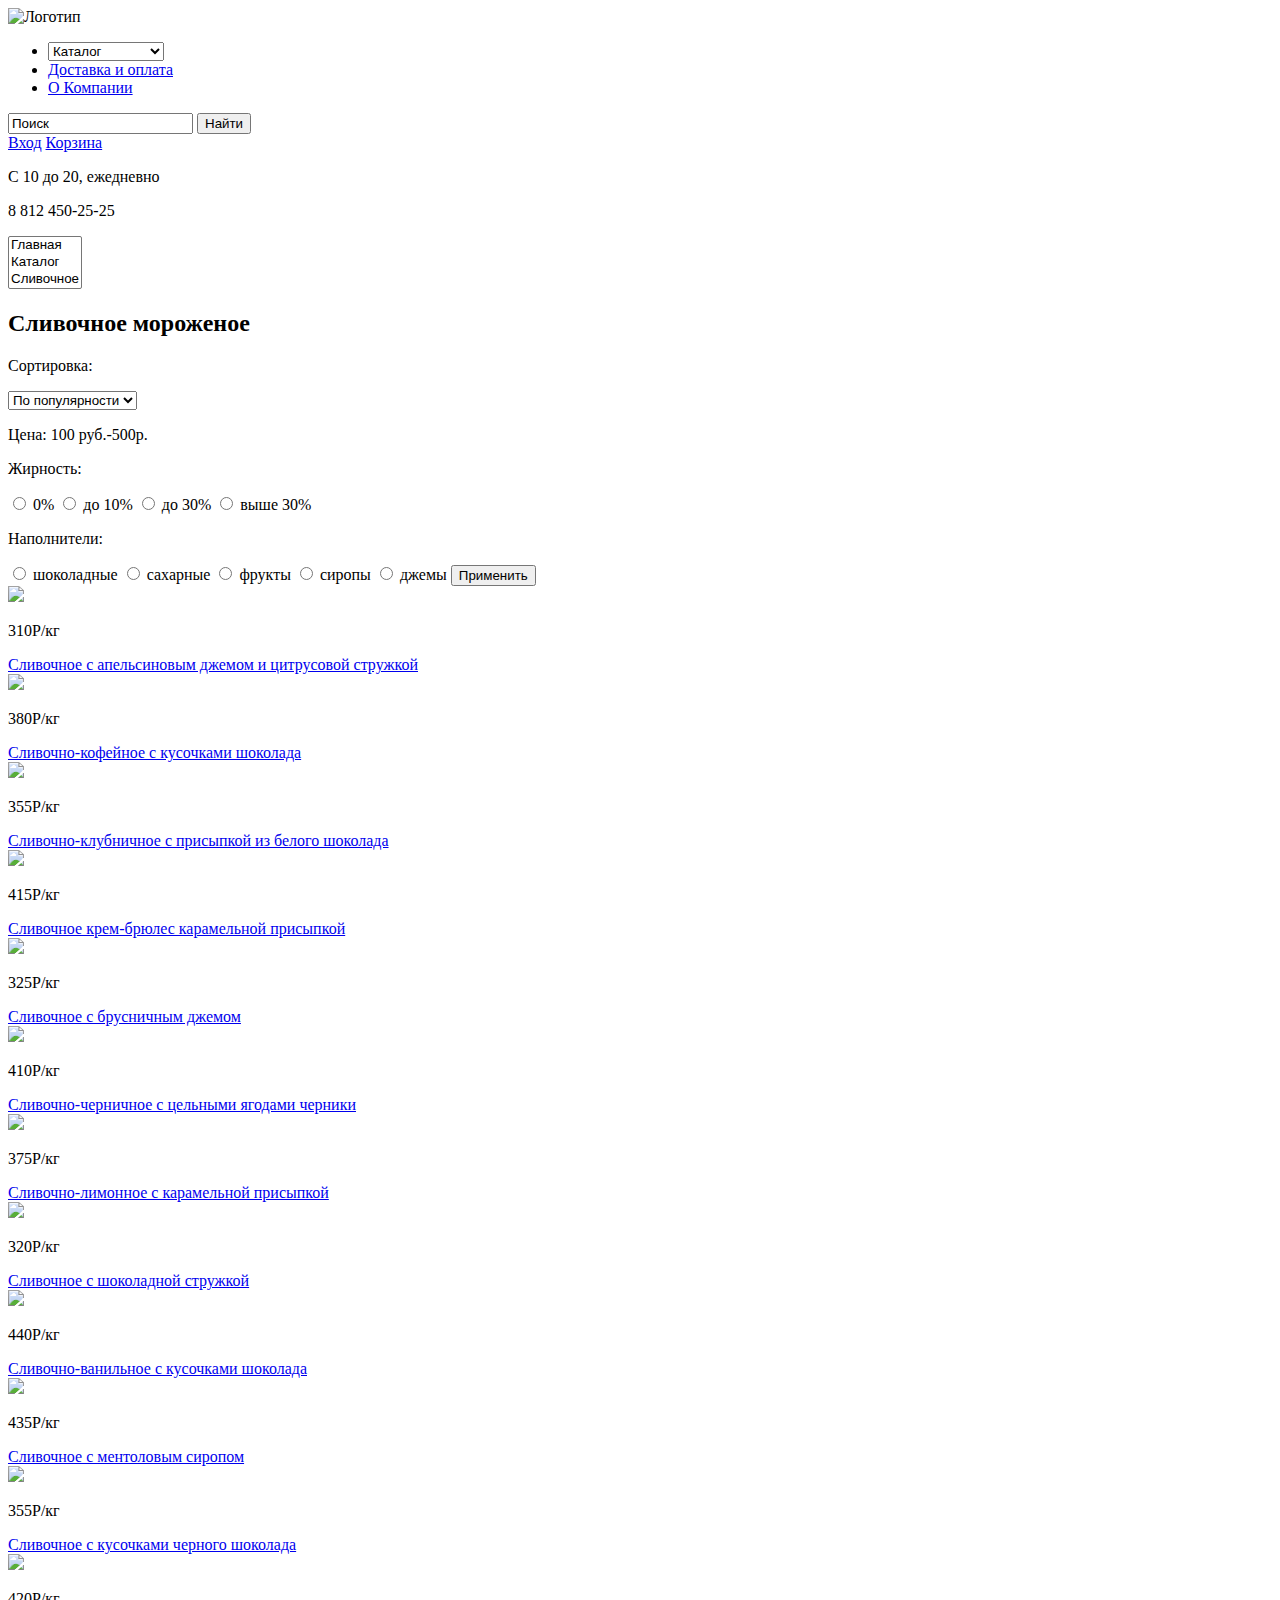
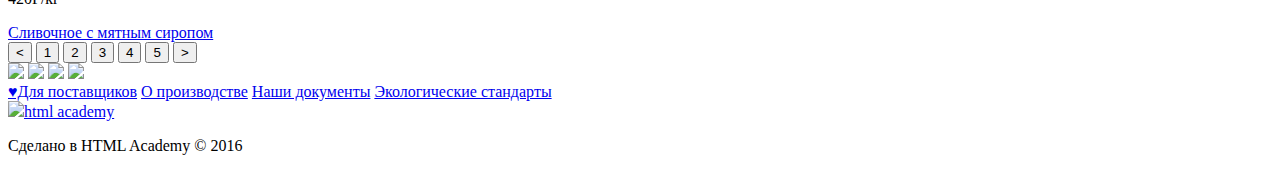
==== catalog.html @ 7087dc36 "index и catalog" ====
<!DOCTYPE html>
<html lang="ru">
  <head>
    <meta charset="utf-8">
    <title>HTML Academy: Глейси</title>
  </head>
  <body>
     <header class="main-header">
			  <div class="container">
				  <div class="index-logo">
						<img src="http://placehold.it/150x100" alt="Логотип">
					</div>
          <nav class="main-navigation">
						<ul>
							<li> <select name="catalog" class="catalog">
											<option>Каталог</option>
											<option a href="#">Новинки</option>
								      <option a href="#">Сливочное</option>
								      <option a href="#">Щербеты</option>
								      <option a href="#">Фруктовый лед</option>
								      <option a href="#">Мелорин</option>
								   </select></li>											
							<li> <a href="#">Доставка и оплата</a></li>
							<li> <a href="#">О Компании</a></li>							
						</ul>											
					</nav>
					<div>
						<div>
							<form>
              <input type="search" name="search" value=Поиск по сайту> 
              <input type="submit" value=Найти>
						  </form>
							<a href="#">Вход</a>
							<a class="basket"	href="#">Корзина</a>	
						</div>
						<div class="main-time-work">	
						  <p class="time-work">C 10 до 20, ежедневно</p>
						  <p class="tel-number">8 812 450-25-25</p>
						</div>
				  </div>
			 </div>
		</header>
			 <main class="container">
				 <div class="breadcrumbs">
				     <select name="breadcrumbs" multiple size="3">
							 <option a href="#">Главная</option>
							 <option a href="#">Каталог</option>
							 <option a href="#">Сливочное</option>
					   </select>
				 </div>
				 <div class="filter">
				     <h2>Сливочное мороженое</h2>
					   <form>
							 <div>
								 <p>Сортировка:</p>
							   <select name="sorting">
								  <option>По популярности</option><!-- открывал через ps нет никах скрытых хз или я не то делаю--> 
								 </select>
							 </div>
					   <div>
							 <p>Цена: 100 руб.-500р.</p>
							 	<!--тут radio через js работает вроде-->					 
						 </div>
							 <div class="fat">
							 <lable>
								 <p>Жирность:</p>
							   <input type="radio" name="procent" value="0%">
								 0%
								 <input type="radio" name="procent" value="10%">
								 до 10%
								 <input type="radio" name="procent" value="to30%">
								 до 30%
								 <input type="radio" name="procent" value="more30%">
								 выше 30%								
							 </lable>
							 </div>
							 <div class="fillers">
							 <lable>
								 <p>Наполнители:</p>
								 <input type="radio" name="choice" value="type-one">
								 шоколадные
								 <input type="radio" name="choice" value="type-two">
								 сахарные
								 <input type="radio" name="choice" value="type-three">
								 фрукты
								 <input type="radio" name="choice" value="type-four">
								 сиропы
								 <input type="radio" name="choice" value="type-five">
								 джемы
							 </lable>
								 <input type="submit" name="submit" value="Применить">	
							 </div>
						 </form>
				 </div>
			   <section class="product-wrapper">
					  <article class="product-item">				   
								 <img src="http://placehold.it/150x100">
								 <p>310Р/кг</p>
								 <a class="product-item-1" href="#">Сливочное с апельсиновым джемом и цитрусовой стружкой</a>	 							  
						</article>
						<article class="product-item">				   
								 <img src="http://placehold.it/150x100">
								 <p>380Р/кг</p>
								 <a class="product-item-2" href="#">Сливочно-кофейное с кусочками шоколада</a>	 							  
						</article>
						<article class="product-item">				   
								 <img src="http://placehold.it/150x100">
								 <p>355Р/кг</p>
								 <a class="product-item-3" href="#">Сливочно-клубничное с присыпкой из белого шоколада</a>	 							  
						</article>
					  <article class="product-item">				   
								 <img src="http://placehold.it/150x100">
								 <p>415Р/кг</p>
								 <a class="product-item-4" href="#">Сливочное крем-брюлес карамельной присыпкой</a>	 							  
						</article>
						<article class="product-item">				   
								 <img src="http://placehold.it/150x100">
								 <p>325Р/кг</p>
								 <a class="product-item-5" href="#">Сливочное с брусничным джемом</a>	 							  
						</article>
						<article class="product-item">				   
								 <img src="http://placehold.it/150x100">
								 <p>410Р/кг</p>
								 <a class="product-item-6" href="#">Сливочно-черничное с цельными ягодами черники</a>	 							  
						</article>
						<article class="product-item">				   
								 <img src="http://placehold.it/150x100">
								 <p>375Р/кг</p>
								 <a class="product-item-7" href="#">Сливочно-лимонное с карамельной присыпкой</a>	 							  
						</article>
					  <article class="product-item">				   
								 <img src="http://placehold.it/150x100">
								 <p>320Р/кг</p>
								 <a class="product-item-8" href="#">Сливочное с шоколадной стружкой</a>	 							  
						</article>
						<article class="product-item">				   
								 <img src="http://placehold.it/150x100">
								 <p>440Р/кг</p>
								 <a class="product-item-9" href="#">Сливочно-ванильное с кусочками шоколада</a>	 							  
						</article>
						<article class="product-item">				   
								 <img src="http://placehold.it/150x100">
								 <p>435Р/кг</p>
								 <a class="product-item-10" href="#">Сливочное с ментоловым сиропом</a>	 							  
						</article>
						<article class="product-item">				   
								 <img src="http://placehold.it/150x100">
								 <p>355Р/кг</p>
								 <a class="product-item-11" href="#">Сливочное с кусочками черного шоколада</a>	 							  
						</article>
					  <article class="product-item">				   
								 <img src="http://placehold.it/150x100">
								 <p>420Р/кг</p>
								 <a class="product-item-12" href="#">Сливочное с мятным сиропом</a>	 							  
						</article>
				  </section>
					 <div class="flipping">
					       <button a href="#" class="prew"><</button>
								 <button a href="#" class="btn">1</button>
								 <button a href="#" class="btn">2</button>
								 <button a href="#" class="btn">3</button>
								 <button a href="#" class="btn">4</button>
								 <button a href="#" class="btn">5</button>
								 <button a href="#" class="next">></button>	 					 
					 </div>
		 <footer class="main-footer">
				<div class="container">
				    <section class="footer-social">
						   <a class="social-btn-twit" href="#"><img src="#"></a>
            	 <a class="social-btn-inst" href="#"><img src="#"></a>
            	 <a class="social-btn-fb" href="#"><img src="#"></a>
							 <a class="social-btn-vk" href="#"><img src="#"></a>	
						</section>
						<section class="footer-about">
							 <a href="#">&hearts;Для поставщиков</a>
							 <a href="#">О производстве</a>
							 <a href="#">Наши документы</a>
							 <a href="#">Экологические стандарты</a>													 
						</section>
						<section class="footer-copyright">
						   <a href="https://htmlacademy.ru"><img src="#">html academy</a><br>
							 <p class="footer-copyright-1">Сделано в HTML Academy &copy; 2016 </p>							
						</section>					
				</div>		
		 </footer>
 </body>
</html>
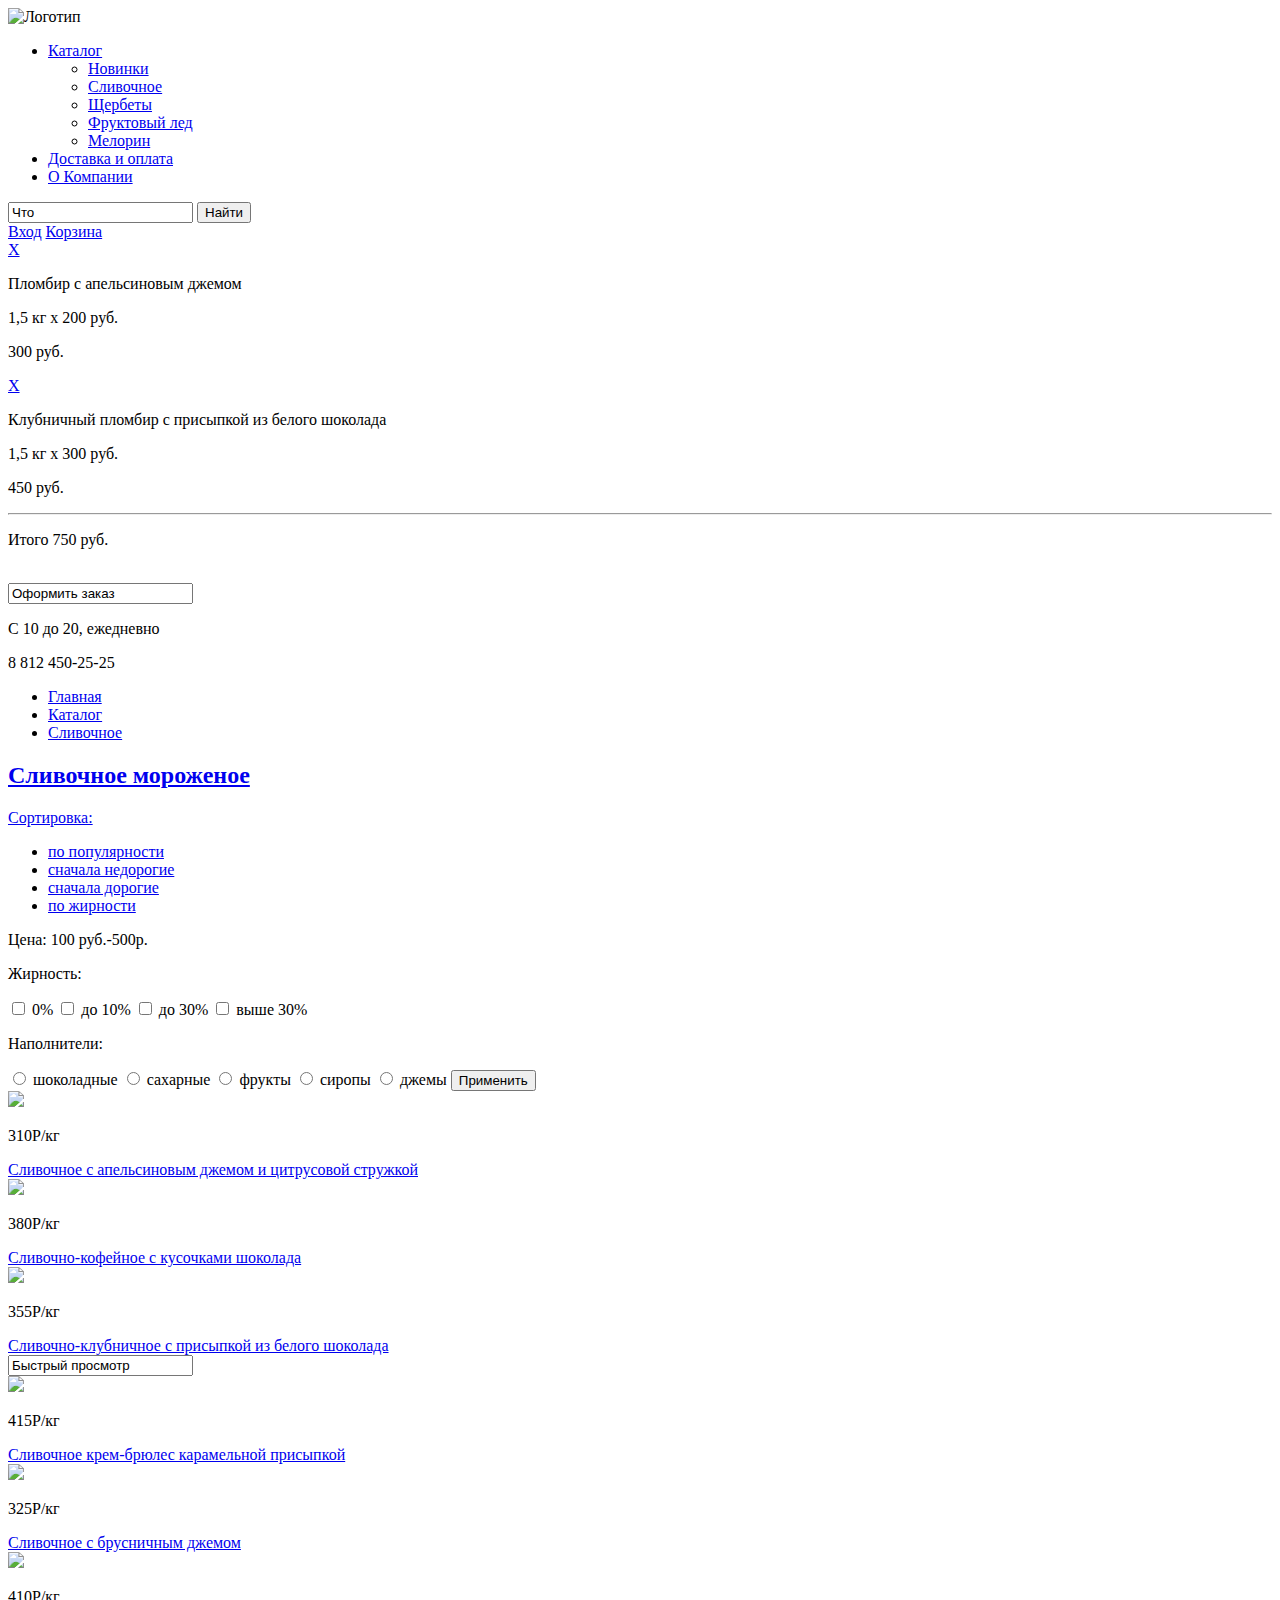
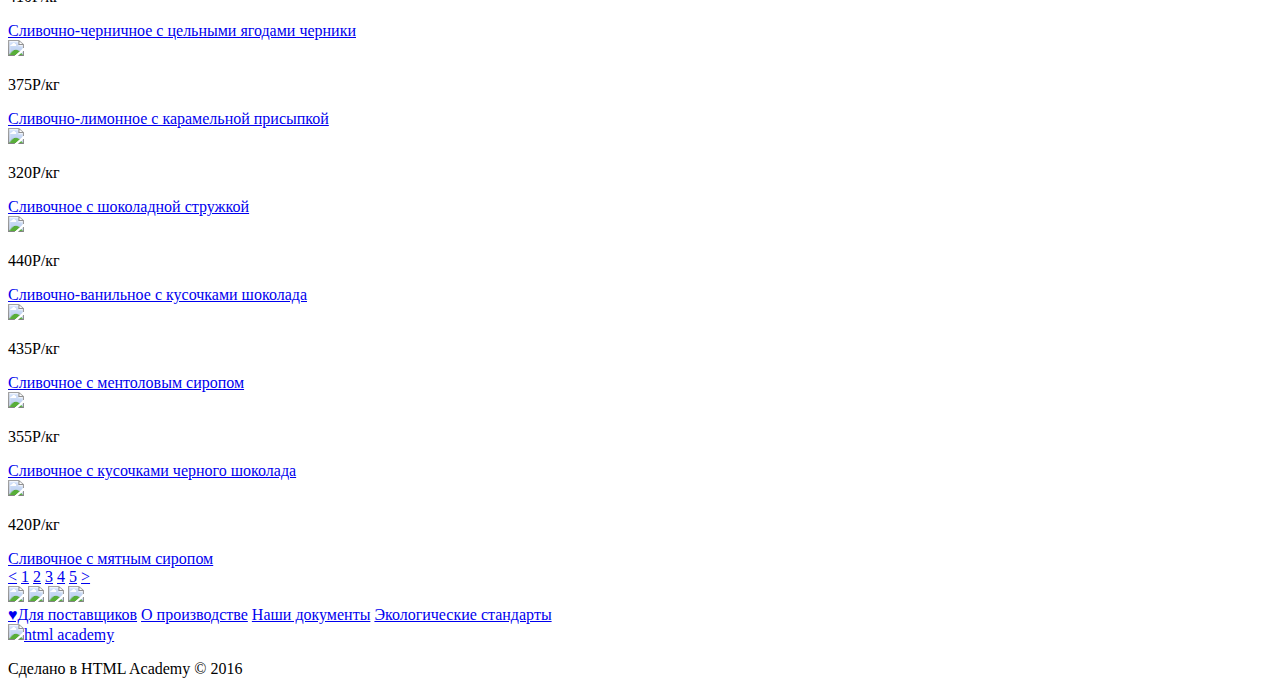
==== commit 69906f3e: "исправил" ====
--- a/catalog.html
+++ b/catalog.html
@@ -12,14 +12,14 @@
 					</div>
           <nav class="main-navigation">
 						<ul>
-							<li> <select name="catalog" class="catalog">
-											<option>Каталог</option>
-											<option a href="#">Новинки</option>
-								      <option a href="#">Сливочное</option>
-								      <option a href="#">Щербеты</option>
-								      <option a href="#">Фруктовый лед</option>
-								      <option a href="#">Мелорин</option>
-								   </select></li>											
+							<li><a href="#">Каталог</a></li>
+								 <ul>
+									 <li><a href="#">Новинки</a></li>
+									 <li><a href="#">Сливочное</a></li>
+									 <li><a href="#">Щербеты</a></li>
+									 <li><a href="#">Фруктовый лед</a></li>
+									 <li><a href="#">Мелорин</a></li>
+								 </ul>
 							<li> <a href="#">Доставка и оплата</a></li>
 							<li> <a href="#">О Компании</a></li>							
 						</ul>											
@@ -27,11 +27,34 @@
 					<div>
 						<div>
 							<form>
-              <input type="search" name="search" value=Поиск по сайту> 
+              <input type="search" name="search" value=Что ищем?> 
               <input type="submit" value=Найти>
 						  </form>
 							<a href="#">Вход</a>
-							<a class="basket"	href="#">Корзина</a>	
+							<a class="basket"	href="#">Корзина</a>
+							<section class="product-basket">
+								<div>
+								<a href="#">X</a><!-- не пойму как эти крестики ставить и к чему их относить-->
+								<img href="http://placehold.it/150x100">
+									<p>Пломбир с апельсиновым джемом</p>
+									<p>1,5 кг х 200 руб.</p>
+									<p>300 руб.</p>
+								</div>
+								<div>
+								<a href="#">X</a>
+									<img href="http://placehold.it/150x100">
+									<p>Клубничный пломбир с присыпкой из белого шоколада</p>
+									<p>1,5 кг х 300 руб.</p>
+									<p>450 руб.</p>
+								</div>
+								<hr>
+								<p>Итого 750 руб.</p><br>
+								<form>
+								  <lable>
+									  <input type="text" value="Оформить заказ"
+									</lable>
+								</form>	<!-- про товар в корзине вообще для меня загадкой стало как и чего, это же js? он же должен считать сумму там? в общем не понял-->		
+							</section>
 						</div>
 						<div class="main-time-work">	
 						  <p class="time-work">C 10 до 20, ежедневно</p>
@@ -42,53 +65,71 @@
 		</header>
 			 <main class="container">
 				 <div class="breadcrumbs">
-				     <select name="breadcrumbs" multiple size="3">
-							 <option a href="#">Главная</option>
-							 <option a href="#">Каталог</option>
-							 <option a href="#">Сливочное</option>
-					   </select>
+				     <ul class="breadcrumbs">
+							 <li><a href="#">Главная</li>
+							 <li><a href="#">Каталог</li>
+							 <li><a href="#">Сливочное</li>
+					   </ul>
 				 </div>
 				 <div class="filter">
 				     <h2>Сливочное мороженое</h2>
-					   <form>
 							 <div>
 								 <p>Сортировка:</p>
-							   <select name="sorting">
-								  <option>По популярности</option><!-- открывал через ps нет никах скрытых хз или я не то делаю--> 
-								 </select>
+							   <ul class="sorting">
+									 <li><a href="#">по популярности</a></li>
+									 <li><a href="#">сначала недорогие</a></li>
+									 <li><a href="#">сначала дорогие</a></li>
+									 <li><a href="#">по жирности</a></li>
+								 </ul>
 							 </div>
 					   <div>
 							 <p>Цена: 100 руб.-500р.</p>
 							 	<!--тут radio через js работает вроде-->					 
 						 </div>
 							 <div class="fat">
-							 <lable>
 								 <p>Жирность:</p>
-							   <input type="radio" name="procent" value="0%">
-								 0%
-								 <input type="radio" name="procent" value="10%">
-								 до 10%
-								 <input type="radio" name="procent" value="to30%">
-								 до 30%
-								 <input type="radio" name="procent" value="more30%">
-								 выше 30%								
-							 </lable>
+								  <label>
+							        <input type="checkbox" name="procent" value="0%">
+								      0%
+								  </label>
+								  <label>
+								      <input type="checkbox" name="procent" value="10%">
+								      до 10%
+									</label>
+								  <label>
+								      <input type="checkbox" name="procent" value="to30%">
+								      до 30%
+									</label>
+								  <label>
+								      <input type="checkbox" name="procent" value="more30%">
+								      выше 30%
+								  </label>					
 							 </div>
 							 <div class="fillers">
-							 <lable>
 								 <p>Наполнители:</p>
+							 <lable>
 								 <input type="radio" name="choice" value="type-one">
 								 шоколадные
+							 </lable>
+							 <lable>
 								 <input type="radio" name="choice" value="type-two">
 								 сахарные
+							 </lable>
+							 <lable>
 								 <input type="radio" name="choice" value="type-three">
 								 фрукты
+							 </lable>
+							 <lable>
 								 <input type="radio" name="choice" value="type-four">
 								 сиропы
+							 </lable>
+							 <lable>
 								 <input type="radio" name="choice" value="type-five">
-								 джемы
-							 </lable>
+								 джемы						
+							 </lable>
+								<lable>				 
 								 <input type="submit" name="submit" value="Применить">	
+								</lable>
 							 </div>
 						 </form>
 				 </div>
@@ -96,72 +137,77 @@
 					  <article class="product-item">				   
 								 <img src="http://placehold.it/150x100">
 								 <p>310Р/кг</p>
-								 <a class="product-item-1" href="#">Сливочное с апельсиновым джемом и цитрусовой стружкой</a>	 							  
+								 <a class="product-item" href="#">Сливочное с апельсиновым джемом и цитрусовой стружкой</a>	 							  
 						</article>
 						<article class="product-item">				   
 								 <img src="http://placehold.it/150x100">
 								 <p>380Р/кг</p>
-								 <a class="product-item-2" href="#">Сливочно-кофейное с кусочками шоколада</a>	 							  
-						</article>
-						<article class="product-item">				   
+							   <a class="product-item" href="#">Сливочно-кофейное с кусочками шоколада</a>	 							  
+						</article>
+						<div class="product-item">				   
 								 <img src="http://placehold.it/150x100">
 								 <p>355Р/кг</p>
-								 <a class="product-item-3" href="#">Сливочно-клубничное с присыпкой из белого шоколада</a>	 							  
-						</article>
+								 <a class="product-item" href="#">Сливочно-клубничное с присыпкой из белого шоколада</a>
+							<form class="quick-view">
+					       <lable>
+						        <input  type="text" value="Быстрый просмотр"><!-- этот ховер тоже не знал куда пихнуть, ну я так понял он у каждого артикля будет?-->
+						     </lable>
+					    </form>
+						</div>
 					  <article class="product-item">				   
 								 <img src="http://placehold.it/150x100">
 								 <p>415Р/кг</p>
-								 <a class="product-item-4" href="#">Сливочное крем-брюлес карамельной присыпкой</a>	 							  
+								 <a class="product-item" href="#">Сливочное крем-брюлес карамельной присыпкой</a>	 							  
 						</article>
 						<article class="product-item">				   
 								 <img src="http://placehold.it/150x100">
 								 <p>325Р/кг</p>
-								 <a class="product-item-5" href="#">Сливочное с брусничным джемом</a>	 							  
+								 <a class="product-item" href="#">Сливочное с брусничным джемом</a>	 							  
 						</article>
 						<article class="product-item">				   
 								 <img src="http://placehold.it/150x100">
 								 <p>410Р/кг</p>
-								 <a class="product-item-6" href="#">Сливочно-черничное с цельными ягодами черники</a>	 							  
+								 <a class="product-item" href="#">Сливочно-черничное с цельными ягодами черники</a>	 							  
 						</article>
 						<article class="product-item">				   
 								 <img src="http://placehold.it/150x100">
 								 <p>375Р/кг</p>
-								 <a class="product-item-7" href="#">Сливочно-лимонное с карамельной присыпкой</a>	 							  
+								 <a class="product-item" href="#">Сливочно-лимонное с карамельной присыпкой</a>	 							  
 						</article>
 					  <article class="product-item">				   
 								 <img src="http://placehold.it/150x100">
 								 <p>320Р/кг</p>
-								 <a class="product-item-8" href="#">Сливочное с шоколадной стружкой</a>	 							  
+								 <a class="product-item" href="#">Сливочное с шоколадной стружкой</a>	 							  
 						</article>
 						<article class="product-item">				   
 								 <img src="http://placehold.it/150x100">
 								 <p>440Р/кг</p>
-								 <a class="product-item-9" href="#">Сливочно-ванильное с кусочками шоколада</a>	 							  
+								 <a class="product-item" href="#">Сливочно-ванильное с кусочками шоколада</a>	 							  
 						</article>
 						<article class="product-item">				   
 								 <img src="http://placehold.it/150x100">
 								 <p>435Р/кг</p>
-								 <a class="product-item-10" href="#">Сливочное с ментоловым сиропом</a>	 							  
+								 <a class="product-item" href="#">Сливочное с ментоловым сиропом</a>	 							  
 						</article>
 						<article class="product-item">				   
 								 <img src="http://placehold.it/150x100">
 								 <p>355Р/кг</p>
-								 <a class="product-item-11" href="#">Сливочное с кусочками черного шоколада</a>	 							  
+								 <a class="product-item" href="#">Сливочное с кусочками черного шоколада</a>	 							  
 						</article>
 					  <article class="product-item">				   
 								 <img src="http://placehold.it/150x100">
 								 <p>420Р/кг</p>
-								 <a class="product-item-12" href="#">Сливочное с мятным сиропом</a>	 							  
+								 <a class="product-item" href="#">Сливочное с мятным сиропом</a>	 							  
 						</article>
 				  </section>
 					 <div class="flipping">
-					       <button a href="#" class="prew"><</button>
-								 <button a href="#" class="btn">1</button>
-								 <button a href="#" class="btn">2</button>
-								 <button a href="#" class="btn">3</button>
-								 <button a href="#" class="btn">4</button>
-								 <button a href="#" class="btn">5</button>
-								 <button a href="#" class="next">></button>	 					 
+						   <a href="#" class="prew"><</a>
+							 <a href="#" class="btn">1</a>
+							 <a href="#" class="btn">2</a>
+							 <a href="#" class="btn">3</a>
+							 <a href="#" class="btn">4</a>
+							 <a href="#" class="btn">5</a>
+							 <a href="#" class="next">></a> 					 
 					 </div>
 		 <footer class="main-footer">
 				<div class="container">
@@ -184,17 +230,4 @@
 				</div>		
 		 </footer>
  </body>
-</html>
-					 
-					     
-							 
-					 
-					   
-				 
-		
-		
-		
-		
-		
-	
-			 +</html> 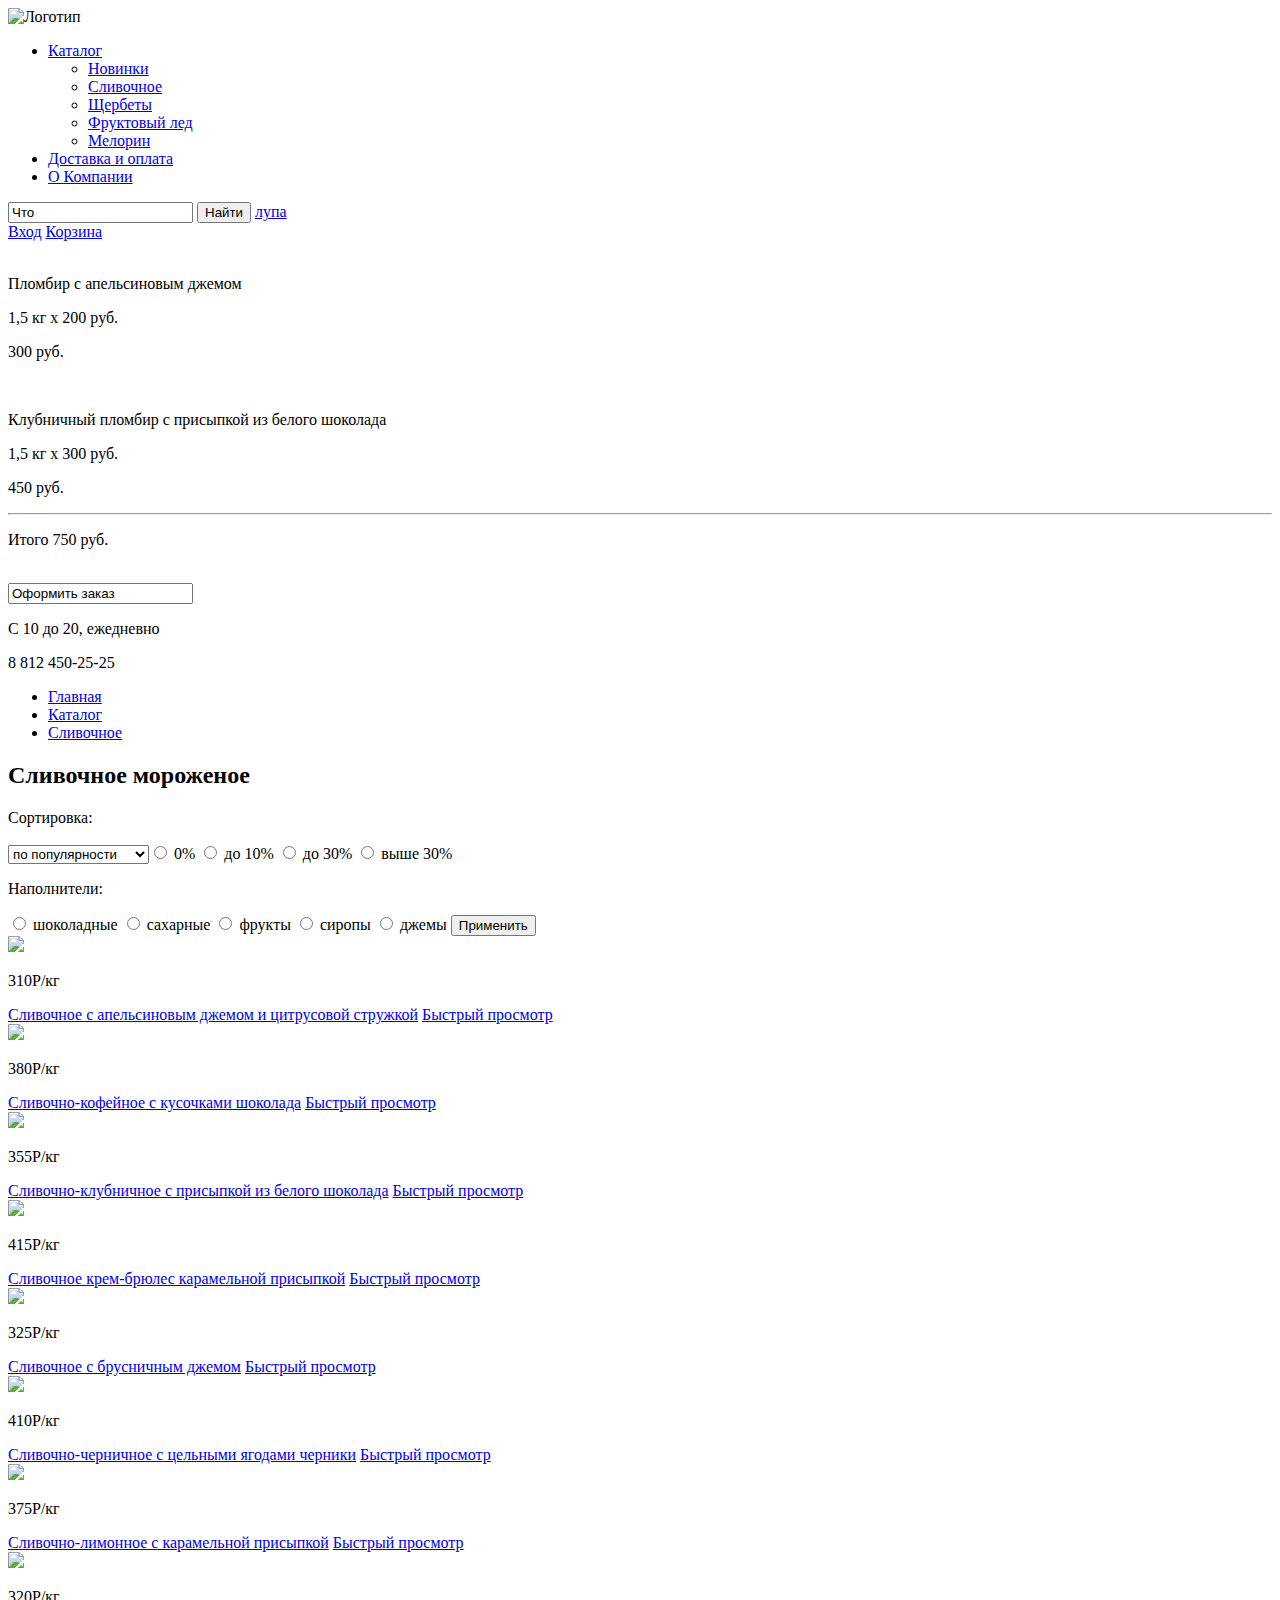
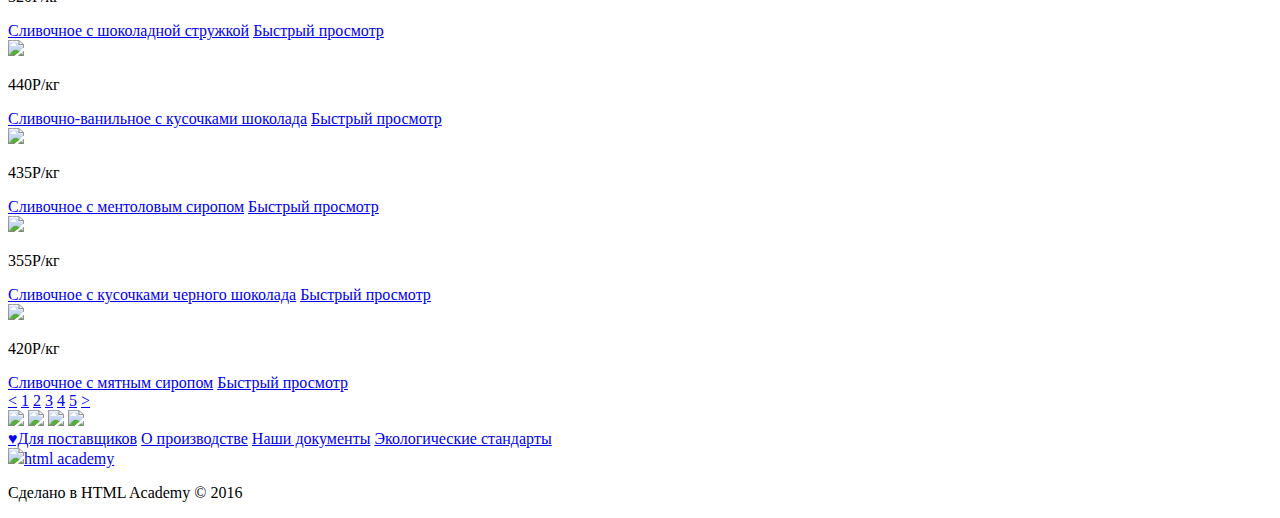
==== commit 86480f7f: "еще одно исправление -_-" ====
--- a/catalog.html
+++ b/catalog.html
@@ -12,7 +12,7 @@
 					</div>
           <nav class="main-navigation">
 						<ul>
-							<li><a href="#">Каталог</a></li>
+							<li><a href="#">Каталог</a>
 								 <ul>
 									 <li><a href="#">Новинки</a></li>
 									 <li><a href="#">Сливочное</a></li>
@@ -20,6 +20,7 @@
 									 <li><a href="#">Фруктовый лед</a></li>
 									 <li><a href="#">Мелорин</a></li>
 								 </ul>
+							</li>
 							<li> <a href="#">Доставка и оплата</a></li>
 							<li> <a href="#">О Компании</a></li>							
 						</ul>											
@@ -29,19 +30,18 @@
 							<form>
               <input type="search" name="search" value=Что ищем?> 
               <input type="submit" value=Найти>
+								<a href="#">лупа</a>
 						  </form>
 							<a href="#">Вход</a>
 							<a class="basket"	href="#">Корзина</a>
 							<section class="product-basket">
 								<div>
-								<a href="#">X</a><!-- не пойму как эти крестики ставить и к чему их относить-->
-								<img href="http://placehold.it/150x100">
+									<img href="http://placehold.it/150x100">
 									<p>Пломбир с апельсиновым джемом</p>
 									<p>1,5 кг х 200 руб.</p>
 									<p>300 руб.</p>
 								</div>
 								<div>
-								<a href="#">X</a>
 									<img href="http://placehold.it/150x100">
 									<p>Клубничный пломбир с присыпкой из белого шоколада</p>
 									<p>1,5 кг х 300 руб.</p>
@@ -66,20 +66,20 @@
 			 <main class="container">
 				 <div class="breadcrumbs">
 				     <ul class="breadcrumbs">
-							 <li><a href="#">Главная</li>
-							 <li><a href="#">Каталог</li>
-							 <li><a href="#">Сливочное</li>
+							 <li><a href="#">Главная</a></li>
+							 <li><a href="#">Каталог</a></li>
+							 <li><a href="#">Сливочное</a></li>
 					   </ul>
 				 </div>
 				 <div class="filter">
 				     <h2>Сливочное мороженое</h2>
 							 <div>
 								 <p>Сортировка:</p>
-							   <ul class="sorting">
-									 <li><a href="#">по популярности</a></li>
-									 <li><a href="#">сначала недорогие</a></li>
-									 <li><a href="#">сначала дорогие</a></li>
-									 <li><a href="#">по жирности</a></li>
+							   <select name"sorting">
+									 <option>по популярности</option>
+									 <option>сначала недорогие</option>
+									 <option>сначала дорогие</option>
+									 <option>по жирности</option>
 								 </ul>
 							 </div>
 					   <div>
@@ -88,22 +88,15 @@
 						 </div>
 							 <div class="fat">
 								 <p>Жирность:</p>
-								  <label>
-							        <input type="checkbox" name="procent" value="0%">
-								      0%
-								  </label>
-								  <label>
-								      <input type="checkbox" name="procent" value="10%">
-								      до 10%
-									</label>
-								  <label>
-								      <input type="checkbox" name="procent" value="to30%">
-								      до 30%
-									</label>
-								  <label>
-								      <input type="checkbox" name="procent" value="more30%">
-								      выше 30%
-								  </label>					
+								  <input type="radio" name="procent" value="0%">
+								 0%
+								 <input type="radio" name="procent" value="10%">
+								 до 10%
+								 <input type="radio" name="procent" value="to30%">
+								 до 30%
+								 <input type="radio" name="procent" value="more30%">
+								 выше 30%								
+							 </lable>			
 							 </div>
 							 <div class="fillers">
 								 <p>Наполнители:</p>
@@ -115,21 +108,19 @@
 								 <input type="radio" name="choice" value="type-two">
 								 сахарные
 							 </lable>
-							 <lable>
+						   <lable>
 								 <input type="radio" name="choice" value="type-three">
 								 фрукты
 							 </lable>
-							 <lable>
+						   <lable>
 								 <input type="radio" name="choice" value="type-four">
 								 сиропы
 							 </lable>
 							 <lable>
 								 <input type="radio" name="choice" value="type-five">
 								 джемы						
-							 </lable>
-								<lable>				 
-								 <input type="submit" name="submit" value="Применить">	
-								</lable>
+							 </lable> 
+								 <input type="submit" name="submit" value="Применить">
 							 </div>
 						 </form>
 				 </div>
@@ -137,67 +128,74 @@
 					  <article class="product-item">				   
 								 <img src="http://placehold.it/150x100">
 								 <p>310Р/кг</p>
-								 <a class="product-item" href="#">Сливочное с апельсиновым джемом и цитрусовой стружкой</a>	 							  
+								 <a class="product-item" href="#">Сливочное с апельсиновым джемом и цитрусовой стружкой</a>	 
+							<a href="#">Быстрый просмотр</a>
 						</article>
 						<article class="product-item">				   
 								 <img src="http://placehold.it/150x100">
 								 <p>380Р/кг</p>
-							   <a class="product-item" href="#">Сливочно-кофейное с кусочками шоколада</a>	 							  
+							   <a class="product-item" href="#">Сливочно-кофейное с кусочками шоколада</a>
+							<a href="#">Быстрый просмотр</a>
 						</article>
 						<div class="product-item">				   
 								 <img src="http://placehold.it/150x100">
 								 <p>355Р/кг</p>
 								 <a class="product-item" href="#">Сливочно-клубничное с присыпкой из белого шоколада</a>
-							<form class="quick-view">
-					       <lable>
-						        <input  type="text" value="Быстрый просмотр"><!-- этот ховер тоже не знал куда пихнуть, ну я так понял он у каждого артикля будет?-->
-						     </lable>
-					    </form>
+						  <a href="#">Быстрый просмотр</a>
 						</div>
 					  <article class="product-item">				   
 								 <img src="http://placehold.it/150x100">
 								 <p>415Р/кг</p>
-								 <a class="product-item" href="#">Сливочное крем-брюлес карамельной присыпкой</a>	 							  
+								 <a class="product-item" href="#">Сливочное крем-брюлес карамельной присыпкой</a>	
+							<a href="#">Быстрый просмотр</a>
 						</article>
 						<article class="product-item">				   
 								 <img src="http://placehold.it/150x100">
 								 <p>325Р/кг</p>
-								 <a class="product-item" href="#">Сливочное с брусничным джемом</a>	 							  
+								 <a class="product-item" href="#">Сливочное с брусничным джемом</a>	 
+							<a href="#">Быстрый просмотр</a>
 						</article>
 						<article class="product-item">				   
 								 <img src="http://placehold.it/150x100">
 								 <p>410Р/кг</p>
-								 <a class="product-item" href="#">Сливочно-черничное с цельными ягодами черники</a>	 							  
+								 <a class="product-item" href="#">Сливочно-черничное с цельными ягодами черники</a>	
+							<a href="#">Быстрый просмотр</a>
 						</article>
 						<article class="product-item">				   
 								 <img src="http://placehold.it/150x100">
 								 <p>375Р/кг</p>
-								 <a class="product-item" href="#">Сливочно-лимонное с карамельной присыпкой</a>	 							  
+								 <a class="product-item" href="#">Сливочно-лимонное с карамельной присыпкой</a>	 
+							<a href="#">Быстрый просмотр</a>
 						</article>
 					  <article class="product-item">				   
 								 <img src="http://placehold.it/150x100">
 								 <p>320Р/кг</p>
-								 <a class="product-item" href="#">Сливочное с шоколадной стружкой</a>	 							  
+								 <a class="product-item" href="#">Сливочное с шоколадной стружкой</a>	 	
+							<a href="#">Быстрый просмотр</a>
 						</article>
 						<article class="product-item">				   
 								 <img src="http://placehold.it/150x100">
 								 <p>440Р/кг</p>
-								 <a class="product-item" href="#">Сливочно-ванильное с кусочками шоколада</a>	 							  
+								 <a class="product-item" href="#">Сливочно-ванильное с кусочками шоколада</a>	 
+							<a href="#">Быстрый просмотр</a>
 						</article>
 						<article class="product-item">				   
 								 <img src="http://placehold.it/150x100">
 								 <p>435Р/кг</p>
-								 <a class="product-item" href="#">Сливочное с ментоловым сиропом</a>	 							  
+								 <a class="product-item" href="#">Сливочное с ментоловым сиропом</a>	
+							<a href="#">Быстрый просмотр</a>
 						</article>
 						<article class="product-item">				   
 								 <img src="http://placehold.it/150x100">
 								 <p>355Р/кг</p>
-								 <a class="product-item" href="#">Сливочное с кусочками черного шоколада</a>	 							  
+								 <a class="product-item" href="#">Сливочное с кусочками черного шоколада</a>	 
+							<a href="#">Быстрый просмотр</a>
 						</article>
 					  <article class="product-item">				   
 								 <img src="http://placehold.it/150x100">
 								 <p>420Р/кг</p>
-								 <a class="product-item" href="#">Сливочное с мятным сиропом</a>	 							  
+								 <a class="product-item" href="#">Сливочное с мятным сиропом</a>	 
+							<a href="#">Быстрый просмотр</a>
 						</article>
 				  </section>
 					 <div class="flipping">
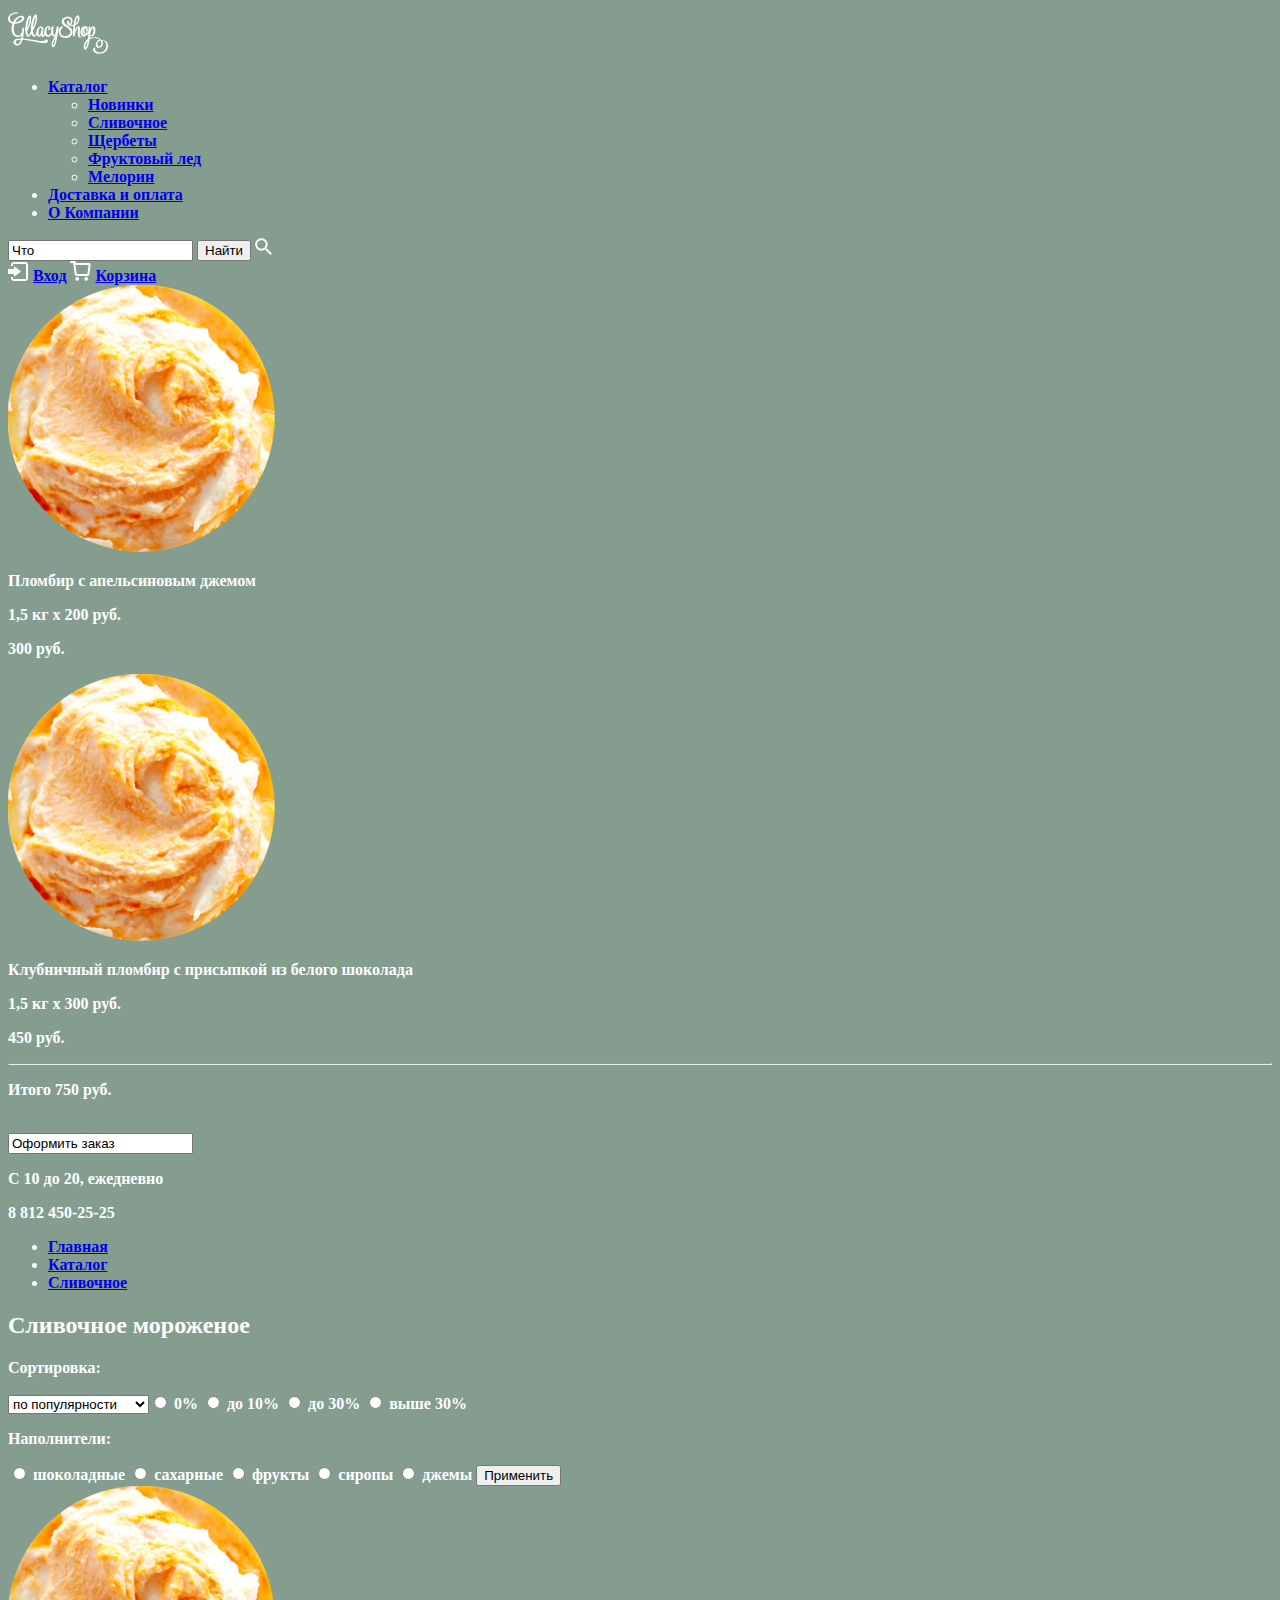
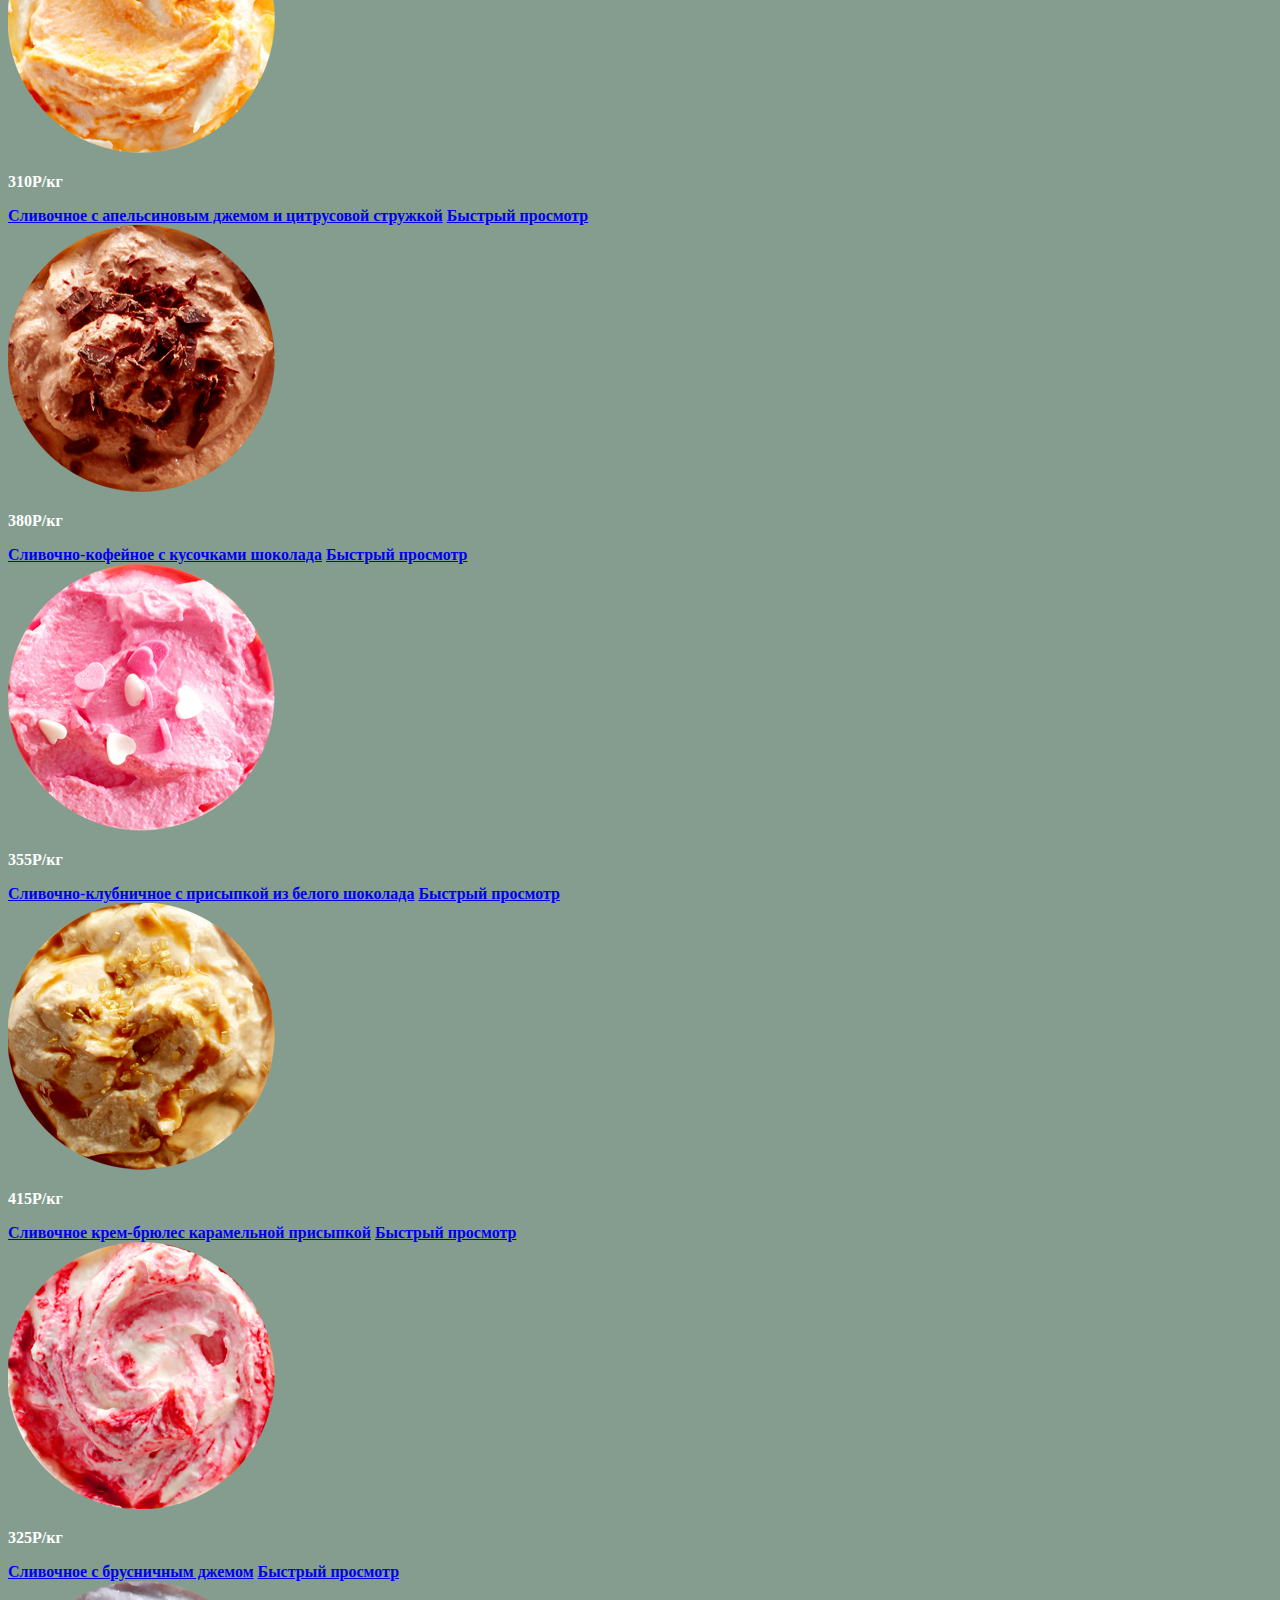
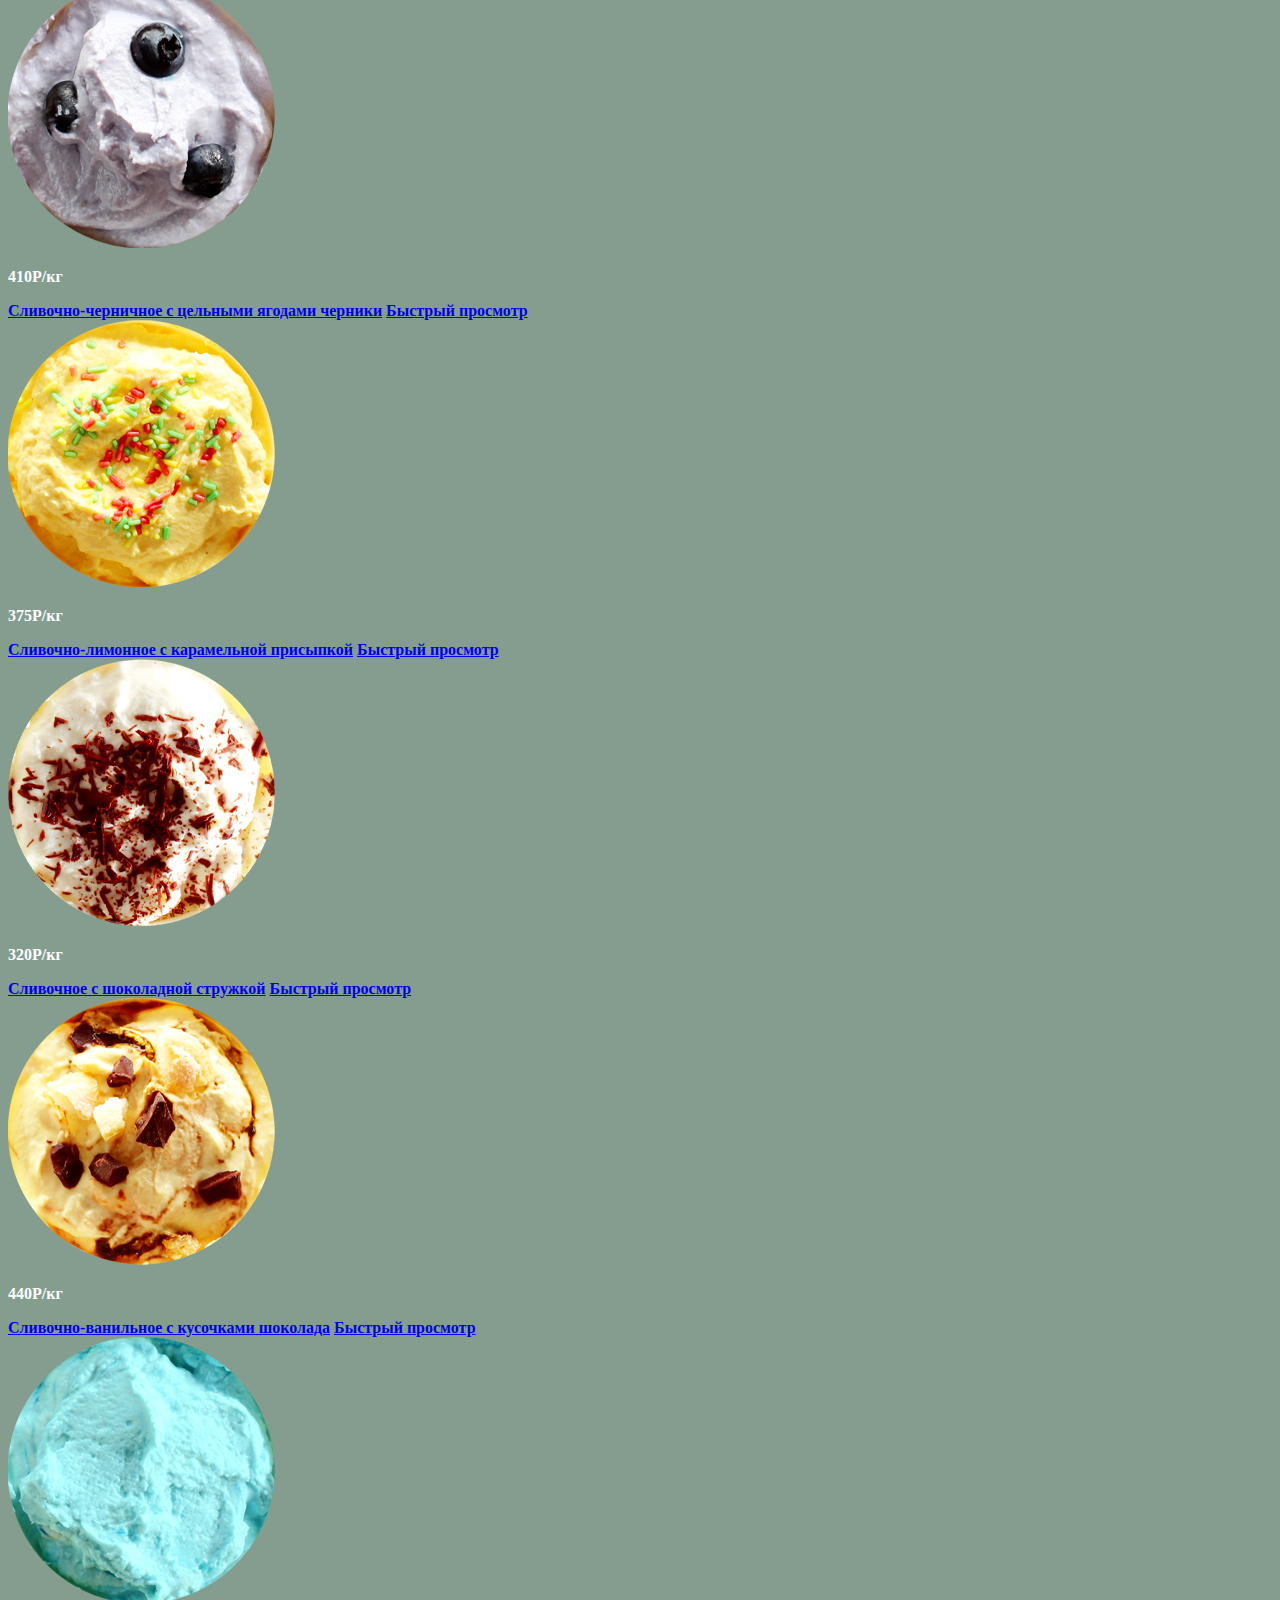
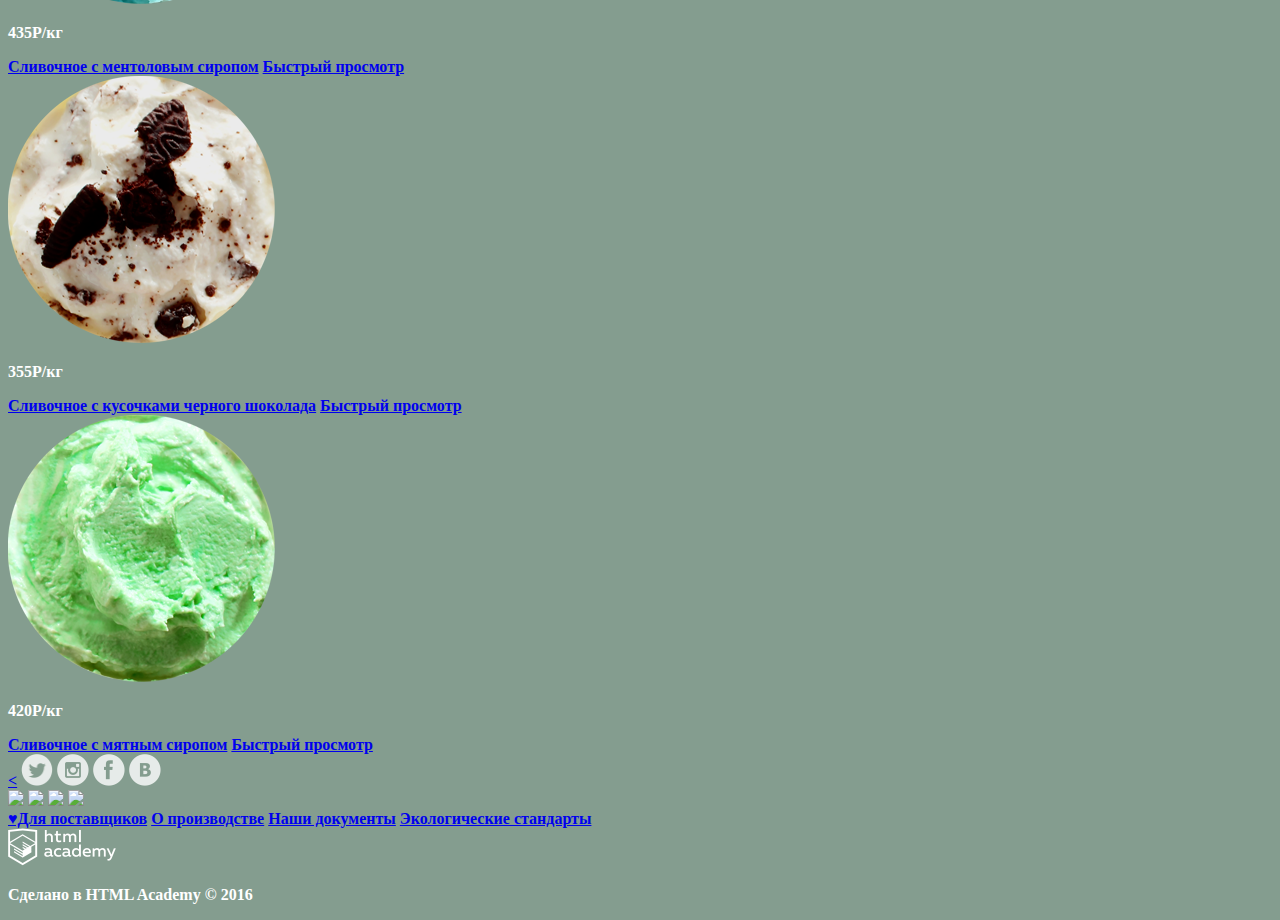
==== commit 74aca2b0: "ps" ====
--- a/catalog.html
+++ b/catalog.html
@@ -8,7 +8,8 @@
      <header class="main-header">
 			  <div class="container">
 				  <div class="index-logo">
-						<img src="http://placehold.it/150x100" alt="Логотип">
+						<link href="css/style.css" rel="stylesheet">
+                        <img src="img/Logo.svg" width="100" height="50" alt="Глейси">
 					</div>
           <nav class="main-navigation">
 						<ul>
@@ -30,19 +31,21 @@
 							<form>
               <input type="search" name="search" value=Что ищем?> 
               <input type="submit" value=Найти>
-								<a href="#">лупа</a>
+								<img src="img/magnifier.png" width="17" height="17">
 						  </form>
+                            <img src="img/entrance.png" width="21" height="19">
 							<a href="#">Вход</a>
+                            <img src="img/busket.png" width="21" height="20">
 							<a class="basket"	href="#">Корзина</a>
 							<section class="product-basket">
 								<div>
-									<img href="http://placehold.it/150x100">
+									<img src="img/orange.png" width="267" height="267">
 									<p>Пломбир с апельсиновым джемом</p>
 									<p>1,5 кг х 200 руб.</p>
 									<p>300 руб.</p>
 								</div>
 								<div>
-									<img href="http://placehold.it/150x100">
+									<img src="img/orange.png" width="267" height="267"> 
 									<p>Клубничный пломбир с присыпкой из белого шоколада</p>
 									<p>1,5 кг х 300 руб.</p>
 									<p>450 руб.</p>
@@ -88,15 +91,22 @@
 						 </div>
 							 <div class="fat">
 								 <p>Жирность:</p>
-								  <input type="radio" name="procent" value="0%">
+							  <lable>
+								 <input type="radio" name="procent" value="0%">
 								 0%
+								</lable>
+								<lable>
 								 <input type="radio" name="procent" value="10%">
 								 до 10%
+								</lable>
+								<lable>
 								 <input type="radio" name="procent" value="to30%">
 								 до 30%
+								</lable>
+								<lable>
 								 <input type="radio" name="procent" value="more30%">
 								 выше 30%								
-							 </lable>			
+							  </lable>			
 							 </div>
 							 <div class="fillers">
 								 <p>Наполнители:</p>
@@ -126,73 +136,73 @@
 				 </div>
 			   <section class="product-wrapper">
 					  <article class="product-item">				   
-								 <img src="http://placehold.it/150x100">
+								 <img src="img/orange.png" width="267" height="267">
 								 <p>310Р/кг</p>
 								 <a class="product-item" href="#">Сливочное с апельсиновым джемом и цитрусовой стружкой</a>	 
 							<a href="#">Быстрый просмотр</a>
 						</article>
 						<article class="product-item">				   
-								 <img src="http://placehold.it/150x100">
+								 <img src="img/chocolate.png"  width="267" height="267">
 								 <p>380Р/кг</p>
 							   <a class="product-item" href="#">Сливочно-кофейное с кусочками шоколада</a>
 							<a href="#">Быстрый просмотр</a>
 						</article>
 						<div class="product-item">				   
-								 <img src="http://placehold.it/150x100">
+								 <img src="img/raspberry.png" width="267" height="267">
 								 <p>355Р/кг</p>
 								 <a class="product-item" href="#">Сливочно-клубничное с присыпкой из белого шоколада</a>
 						  <a href="#">Быстрый просмотр</a>
 						</div>
 					  <article class="product-item">				   
-								 <img src="http://placehold.it/150x100">
+								 <img src="img/caramel.png" width="267" height="267">
 								 <p>415Р/кг</p>
 								 <a class="product-item" href="#">Сливочное крем-брюлес карамельной присыпкой</a>	
 							<a href="#">Быстрый просмотр</a>
 						</article>
 						<article class="product-item">				   
-								 <img src="http://placehold.it/150x100">
+								 <img src="img/strawberry.png" width="267" height="267">
 								 <p>325Р/кг</p>
 								 <a class="product-item" href="#">Сливочное с брусничным джемом</a>	 
 							<a href="#">Быстрый просмотр</a>
 						</article>
 						<article class="product-item">				   
-								 <img src="http://placehold.it/150x100">
+								 <img src="img/blueberries.png" width="267" height="267">
 								 <p>410Р/кг</p>
 								 <a class="product-item" href="#">Сливочно-черничное с цельными ягодами черники</a>	
 							<a href="#">Быстрый просмотр</a>
 						</article>
 						<article class="product-item">				   
-								 <img src="http://placehold.it/150x100">
+								<img src="img/lemon.png" width="267" height="267">
 								 <p>375Р/кг</p>
 								 <a class="product-item" href="#">Сливочно-лимонное с карамельной присыпкой</a>	 
 							<a href="#">Быстрый просмотр</a>
 						</article>
 					  <article class="product-item">				   
-								 <img src="http://placehold.it/150x100">
+								 <img src="img/powder.png" width="267" height="267">
 								 <p>320Р/кг</p>
 								 <a class="product-item" href="#">Сливочное с шоколадной стружкой</a>	 	
 							<a href="#">Быстрый просмотр</a>
 						</article>
 						<article class="product-item">				   
-								 <img src="http://placehold.it/150x100">
+								 <img src="img/pieces.png" width="267" height="267">
 								 <p>440Р/кг</p>
 								 <a class="product-item" href="#">Сливочно-ванильное с кусочками шоколада</a>	 
 							<a href="#">Быстрый просмотр</a>
 						</article>
 						<article class="product-item">				   
-								 <img src="http://placehold.it/150x100">
+								 <img src="img/turquoise.png" width="267" height="267">
 								 <p>435Р/кг</p>
 								 <a class="product-item" href="#">Сливочное с ментоловым сиропом</a>	
 							<a href="#">Быстрый просмотр</a>
 						</article>
 						<article class="product-item">				   
-								 <img src="http://placehold.it/150x100">
+								 <img src="img/inchocolate.png" width="267" height="267">
 								 <p>355Р/кг</p>
 								 <a class="product-item" href="#">Сливочное с кусочками черного шоколада</a>	 
 							<a href="#">Быстрый просмотр</a>
 						</article>
 					  <article class="product-item">				   
-								 <img src="http://placehold.it/150x100">
+								 <img src="img/mint.png" width="267" height="267">
 								 <p>420Р/кг</p>
 								 <a class="product-item" href="#">Сливочное с мятным сиропом</a>	 
 							<a href="#">Быстрый просмотр</a>
@@ -200,12 +210,10 @@
 				  </section>
 					 <div class="flipping">
 						   <a href="#" class="prew"><</a>
-							 <a href="#" class="btn">1</a>
-							 <a href="#" class="btn">2</a>
-							 <a href="#" class="btn">3</a>
-							 <a href="#" class="btn">4</a>
-							 <a href="#" class="btn">5</a>
-							 <a href="#" class="next">></a> 					 
+				           <a class="social-btn-twit" href="#"><img src="img/twit.png" width="32" height="32"></a>
+            	           <a class="social-btn-inst" href="#"><img src="img/insta.png" width="32" height="32"></a>
+            	           <a class="social-btn-fb" href="#"><img src="img/fb.png" width="32" height="32"></a>
+				           <a class="social-btn-vk" href="#"><img src="img/vk.png" width="32" height="32"></a>					 
 					 </div>
 		 <footer class="main-footer">
 				<div class="container">
@@ -222,8 +230,8 @@
 							 <a href="#">Экологические стандарты</a>													 
 						</section>
 						<section class="footer-copyright">
-						   <a href="https://htmlacademy.ru"><img src="#">html academy</a><br>
-							 <p class="footer-copyright-1">Сделано в HTML Academy &copy; 2016 </p>							
+						   <a href="https://htmlacademy.ru"><img src="img/logoHA.png" width="108" height="38"></a><br>
+							 <p class="footer-copyright-one">Сделано в HTML Academy &copy; 2016 </p>							
 						</section>					
 				</div>		
 		 </footer>
--- a/css/style.css
+++ b/css/style.css
@@ -0,0 +1,15 @@
+body {
+font-family: "roboto", "sans-serif";
+font-size: 16px;
+font-weight: bold;
+color: white;
+line-height: normal;
+background-color: #849d8f;
+}
+h1 {
+font-weight: bold;
+}
+h3 {
+font-weight: bold;
+color: black;
+}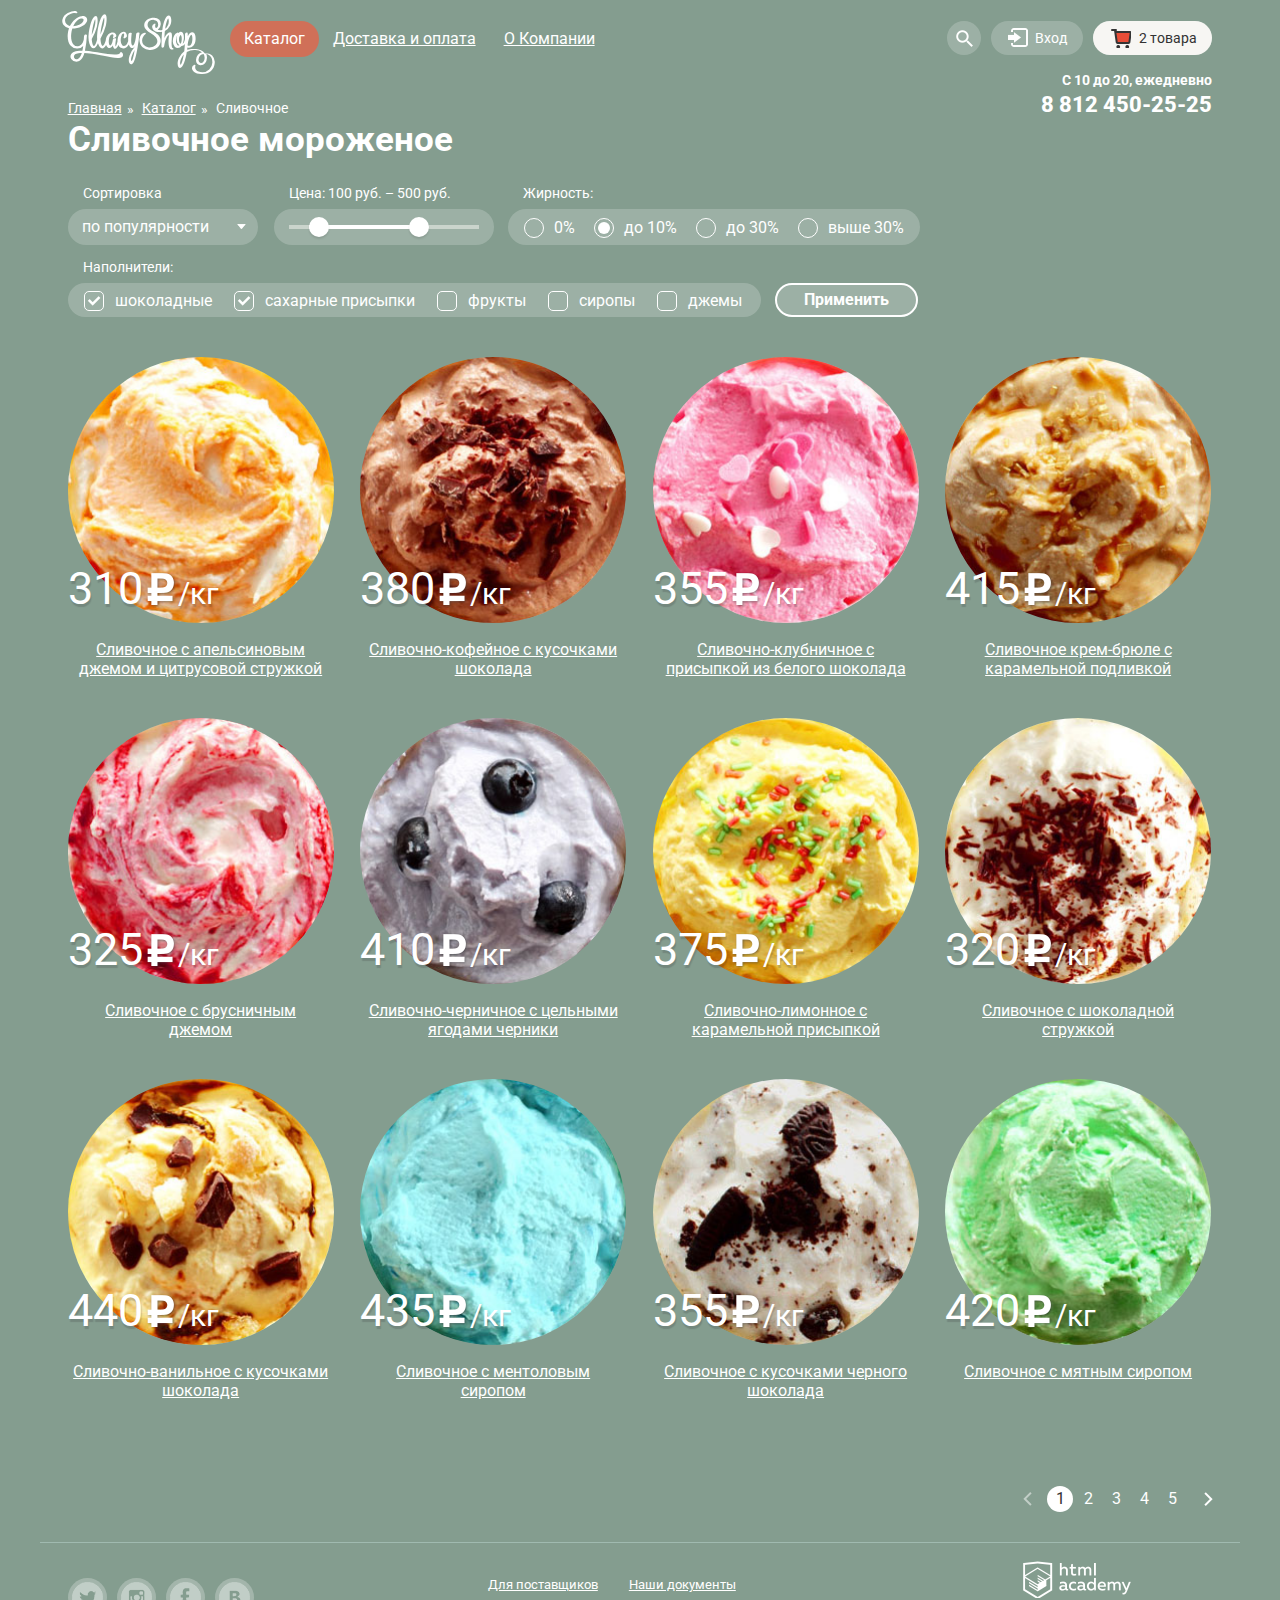
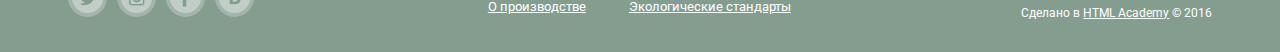
==== commit 31b59f42: "проверить" ====
--- a/catalog.html
+++ b/catalog.html
@@ -1,239 +1,394 @@
 <!DOCTYPE html>
 <html lang="ru">
-  <head>
-    <meta charset="utf-8">
-    <title>HTML Academy: Глейси</title>
-  </head>
-  <body>
-     <header class="main-header">
-			  <div class="container">
-				  <div class="index-logo">
-						<link href="css/style.css" rel="stylesheet">
-                        <img src="img/Logo.svg" width="100" height="50" alt="Глейси">
-					</div>
-          <nav class="main-navigation">
-						<ul>
-							<li><a href="#">Каталог</a>
-								 <ul>
-									 <li><a href="#">Новинки</a></li>
-									 <li><a href="#">Сливочное</a></li>
-									 <li><a href="#">Щербеты</a></li>
-									 <li><a href="#">Фруктовый лед</a></li>
-									 <li><a href="#">Мелорин</a></li>
-								 </ul>
-							</li>
-							<li> <a href="#">Доставка и оплата</a></li>
-							<li> <a href="#">О Компании</a></li>							
-						</ul>											
-					</nav>
-					<div>
-						<div>
-							<form>
-              <input type="search" name="search" value=Что ищем?> 
-              <input type="submit" value=Найти>
-								<img src="img/magnifier.png" width="17" height="17">
-						  </form>
-                            <img src="img/entrance.png" width="21" height="19">
-							<a href="#">Вход</a>
-                            <img src="img/busket.png" width="21" height="20">
-							<a class="basket"	href="#">Корзина</a>
-							<section class="product-basket">
-								<div>
-									<img src="img/orange.png" width="267" height="267">
-									<p>Пломбир с апельсиновым джемом</p>
-									<p>1,5 кг х 200 руб.</p>
-									<p>300 руб.</p>
-								</div>
-								<div>
-									<img src="img/orange.png" width="267" height="267"> 
-									<p>Клубничный пломбир с присыпкой из белого шоколада</p>
-									<p>1,5 кг х 300 руб.</p>
-									<p>450 руб.</p>
-								</div>
-								<hr>
-								<p>Итого 750 руб.</p><br>
-								<form>
-								  <lable>
-									  <input type="text" value="Оформить заказ"
-									</lable>
-								</form>	<!-- про товар в корзине вообще для меня загадкой стало как и чего, это же js? он же должен считать сумму там? в общем не понял-->		
-							</section>
-						</div>
-						<div class="main-time-work">	
-						  <p class="time-work">C 10 до 20, ежедневно</p>
-						  <p class="tel-number">8 812 450-25-25</p>
-						</div>
-				  </div>
-			 </div>
-		</header>
-			 <main class="container">
-				 <div class="breadcrumbs">
-				     <ul class="breadcrumbs">
-							 <li><a href="#">Главная</a></li>
-							 <li><a href="#">Каталог</a></li>
-							 <li><a href="#">Сливочное</a></li>
-					   </ul>
-				 </div>
-				 <div class="filter">
-				     <h2>Сливочное мороженое</h2>
-							 <div>
-								 <p>Сортировка:</p>
-							   <select name"sorting">
-									 <option>по популярности</option>
-									 <option>сначала недорогие</option>
-									 <option>сначала дорогие</option>
-									 <option>по жирности</option>
-								 </ul>
-							 </div>
-					   <div>
-							 <p>Цена: 100 руб.-500р.</p>
-							 	<!--тут radio через js работает вроде-->					 
-						 </div>
-							 <div class="fat">
-								 <p>Жирность:</p>
-							  <lable>
-								 <input type="radio" name="procent" value="0%">
-								 0%
-								</lable>
-								<lable>
-								 <input type="radio" name="procent" value="10%">
-								 до 10%
-								</lable>
-								<lable>
-								 <input type="radio" name="procent" value="to30%">
-								 до 30%
-								</lable>
-								<lable>
-								 <input type="radio" name="procent" value="more30%">
-								 выше 30%								
-							  </lable>			
-							 </div>
-							 <div class="fillers">
-								 <p>Наполнители:</p>
-							 <lable>
-								 <input type="radio" name="choice" value="type-one">
-								 шоколадные
-							 </lable>
-							 <lable>
-								 <input type="radio" name="choice" value="type-two">
-								 сахарные
-							 </lable>
-						   <lable>
-								 <input type="radio" name="choice" value="type-three">
-								 фрукты
-							 </lable>
-						   <lable>
-								 <input type="radio" name="choice" value="type-four">
-								 сиропы
-							 </lable>
-							 <lable>
-								 <input type="radio" name="choice" value="type-five">
-								 джемы						
-							 </lable> 
-								 <input type="submit" name="submit" value="Применить">
-							 </div>
-						 </form>
-				 </div>
-			   <section class="product-wrapper">
-					  <article class="product-item">				   
-								 <img src="img/orange.png" width="267" height="267">
-								 <p>310Р/кг</p>
-								 <a class="product-item" href="#">Сливочное с апельсиновым джемом и цитрусовой стружкой</a>	 
-							<a href="#">Быстрый просмотр</a>
-						</article>
-						<article class="product-item">				   
-								 <img src="img/chocolate.png"  width="267" height="267">
-								 <p>380Р/кг</p>
-							   <a class="product-item" href="#">Сливочно-кофейное с кусочками шоколада</a>
-							<a href="#">Быстрый просмотр</a>
-						</article>
-						<div class="product-item">				   
-								 <img src="img/raspberry.png" width="267" height="267">
-								 <p>355Р/кг</p>
-								 <a class="product-item" href="#">Сливочно-клубничное с присыпкой из белого шоколада</a>
-						  <a href="#">Быстрый просмотр</a>
-						</div>
-					  <article class="product-item">				   
-								 <img src="img/caramel.png" width="267" height="267">
-								 <p>415Р/кг</p>
-								 <a class="product-item" href="#">Сливочное крем-брюлес карамельной присыпкой</a>	
-							<a href="#">Быстрый просмотр</a>
-						</article>
-						<article class="product-item">				   
-								 <img src="img/strawberry.png" width="267" height="267">
-								 <p>325Р/кг</p>
-								 <a class="product-item" href="#">Сливочное с брусничным джемом</a>	 
-							<a href="#">Быстрый просмотр</a>
-						</article>
-						<article class="product-item">				   
-								 <img src="img/blueberries.png" width="267" height="267">
-								 <p>410Р/кг</p>
-								 <a class="product-item" href="#">Сливочно-черничное с цельными ягодами черники</a>	
-							<a href="#">Быстрый просмотр</a>
-						</article>
-						<article class="product-item">				   
-								<img src="img/lemon.png" width="267" height="267">
-								 <p>375Р/кг</p>
-								 <a class="product-item" href="#">Сливочно-лимонное с карамельной присыпкой</a>	 
-							<a href="#">Быстрый просмотр</a>
-						</article>
-					  <article class="product-item">				   
-								 <img src="img/powder.png" width="267" height="267">
-								 <p>320Р/кг</p>
-								 <a class="product-item" href="#">Сливочное с шоколадной стружкой</a>	 	
-							<a href="#">Быстрый просмотр</a>
-						</article>
-						<article class="product-item">				   
-								 <img src="img/pieces.png" width="267" height="267">
-								 <p>440Р/кг</p>
-								 <a class="product-item" href="#">Сливочно-ванильное с кусочками шоколада</a>	 
-							<a href="#">Быстрый просмотр</a>
-						</article>
-						<article class="product-item">				   
-								 <img src="img/turquoise.png" width="267" height="267">
-								 <p>435Р/кг</p>
-								 <a class="product-item" href="#">Сливочное с ментоловым сиропом</a>	
-							<a href="#">Быстрый просмотр</a>
-						</article>
-						<article class="product-item">				   
-								 <img src="img/inchocolate.png" width="267" height="267">
-								 <p>355Р/кг</p>
-								 <a class="product-item" href="#">Сливочное с кусочками черного шоколада</a>	 
-							<a href="#">Быстрый просмотр</a>
-						</article>
-					  <article class="product-item">				   
-								 <img src="img/mint.png" width="267" height="267">
-								 <p>420Р/кг</p>
-								 <a class="product-item" href="#">Сливочное с мятным сиропом</a>	 
-							<a href="#">Быстрый просмотр</a>
-						</article>
-				  </section>
-					 <div class="flipping">
-						   <a href="#" class="prew"><</a>
-				           <a class="social-btn-twit" href="#"><img src="img/twit.png" width="32" height="32"></a>
-            	           <a class="social-btn-inst" href="#"><img src="img/insta.png" width="32" height="32"></a>
-            	           <a class="social-btn-fb" href="#"><img src="img/fb.png" width="32" height="32"></a>
-				           <a class="social-btn-vk" href="#"><img src="img/vk.png" width="32" height="32"></a>					 
-					 </div>
-		 <footer class="main-footer">
-				<div class="container">
-				    <section class="footer-social">
-						   <a class="social-btn-twit" href="#"><img src="#"></a>
-            	 <a class="social-btn-inst" href="#"><img src="#"></a>
-            	 <a class="social-btn-fb" href="#"><img src="#"></a>
-							 <a class="social-btn-vk" href="#"><img src="#"></a>	
-						</section>
-						<section class="footer-about">
-							 <a href="#">&hearts;Для поставщиков</a>
-							 <a href="#">О производстве</a>
-							 <a href="#">Наши документы</a>
-							 <a href="#">Экологические стандарты</a>													 
-						</section>
-						<section class="footer-copyright">
-						   <a href="https://htmlacademy.ru"><img src="img/logoHA.png" width="108" height="38"></a><br>
-							 <p class="footer-copyright-one">Сделано в HTML Academy &copy; 2016 </p>							
-						</section>					
-				</div>		
-		 </footer>
- </body>
-</html> +<head>
+	<meta charset="utf-8">
+	<link href="https://fonts.googleapis.com/css?family=Roboto:700,900,500&subset=latin,cyrillic" rel="stylesheet" type="text/css">
+	<link rel="stylesheet" href="css/normalize.css">
+	<link href="css/style.min.css" rel="stylesheet">
+	<title>HTML Academy: Глейси</title>
+</head>
+<body>
+	<div class="site-wrapper-inner">
+	<div class="content-wrapper">
+	<header class="main-header main-header-inner">
+		<div class="container clearfix">
+			<nav class="header-navigation">
+			<a class="header-logo" href="index.html">
+				<img src="img/header_logo.svg" width="153" height="63" alt="Глэйси">
+			</a>
+				<ul class="navigation-menu">
+					<li class="navigation-menu-item">
+						<a class="activ-menu">Каталог</a>
+						<ul class="navigation-sub-menu">
+							<li class="sub-menu-item">
+								<a href="#">Новинки</a>
+							</li>
+							<li class="sub-menu-item">
+								<a href="#" class="sub-menu-active">Сливочное</a>
+							</li>
+							<li class="sub-menu-item">
+								<a href="#">Щербеты</a>
+							</li>
+							<li class="sub-menu-item">
+								<a href="#">Фруктовый лед</a>
+							</li>
+							<li class="sub-menu-item">
+								<a href="#">Мелорин</a>
+							</li>
+						</ul>
+					</li>
+					<li class="navigation-menu-item">
+						<a href="#">Доставка и оплата</a>
+					</li>
+					<li class="navigation-menu-item">
+						<a href="#">О Компании</a>
+					</li>
+				</ul>
+			</nav>
+			<div class="user-block">
+					<div class="header-search">
+						<a class="header-search-link" href="#"></a>
+						<div class="search-field">
+							<div class="control">
+							<form action="/echo" method="post">
+								<input type="search" name="search" required>
+								<label>Что ищем?</label>
+							</form>
+							</div>
+						</div>
+					</div>
+					<div class="login">
+						<a class="login-link" href="#">Вход</a>
+						<div class="login-field clearfix">
+							<form action="/echo" method="post">
+								<div class="control">
+								<input type="text" name="login" required>
+								<label>Электронная почта</label>
+								</div>
+								<div class="control">
+								<input type="password" name="password" required>
+								<label>Пароль</label>
+								</div>
+							</form>
+							<button class="btn login-btn" type="submit">Войти</button>
+							<div class="login-links">
+								<a href="#">Забыли пароль?</a>
+								<a href="#">Новая регистрация</a>
+							</div>
+						</div>
+					</div>
+					<div class="cart cart-full">
+					<a class="cart-link" href="#">2 товара</a>
+					<div class="into-cart">
+						<div class="cart-item-wrapper">
+							<div class="cart-item">
+								<button class="cart-item-del" type="button" title="Закрыть">Закрыть</button>
+								<div class="cart-img-wrapper">
+									<img src="img/orange.jpg" alt="Пломбир с апельсиновым джемом" width="265" height="265">
+								</div>
+								<a class="cart-item-name">Пломбир с апельсиновым джемом</a>
+								<span class="cart-sum">1,5 кг х <span class="light-text">200 руб.</span></span>
+								<span class="cart-price">300 руб.</span>
+							</div>
+							<div class="cart-item">
+								<button class="cart-item-del" type="button" title="Закрыть">Закрыть</button>
+								<div class="cart-img-wrapper">
+									<img src="img/strawberry.jpg" alt="Клубничный пломбир с присыпкой  из белого шоколада" width="265" height="265">
+								</div>
+								<a class="cart-item-name">Клубничный пломбир с присыпкой  из белого шоколада</a>
+								<span class="cart-sum">1,5 кг х <span class="light-text">200 руб.</span></span>
+								<span class="cart-price">300 руб.</span>
+							</div>
+						</div>
+					<div class="cart-total-wrapper clearfix">
+						<div class="cart-total">Итого: 750 руб.</div>
+					</div>
+					<div class="cart-btn-wrapper clearfix">
+						<a class="btn cart-button" href="#">Оформить заказ</a>
+					</div>
+				</div>
+			</div>
+				<div class="header-phones">
+					<div class="header-time">С 10 до 20, ежедневно</div>
+					<div class="header-phone">8 812 450-25-25</div>
+				</div>
+			</div>
+		</div>
+	</header>
+	<main class="main-inner">
+		<div class="container">
+			<ul class="breadcrumbs">
+				<li>
+					<a href="index.html">Главная</a>
+				</li>
+				<li>
+					<a href="#">Каталог</a>
+				</li>
+				<li>
+					<a class="active-breadcrumb">Сливочное</a>
+				</li>
+			</ul>
+			<h1>Сливочное мороженое</h1>
+				<div class="filters">
+					<form>
+					<div class="filters-type">
+						<div class="sorting-filter">
+							<div class="sorting-filter-name">Сортировка</div>
+							<div class="sorting-filter-item">
+								<select name="sort-filter">
+									<option>по популярности</option>
+									<option>сначала недорогие</option>
+									<option>сначала дорогие</option>
+									<option>по жирности</option>
+								</select>
+							</div>
+						</div>
+						<div class="filter-range">
+							<div class="filter-range-title">Цена: 100 руб. – 500 руб.
+							</div>
+							<div class="range-controls">
+								<div class="range-scale">
+									<div class="range-bar">
+									</div>
+								</div>
+								<div class="toggle toggle-min">
+								</div>
+								<div class="toggle toggle-max">
+								</div>
+							</div>
+						</div>
+						<div class="radio-filter">
+							<div class="radio-filter-name">Жирность:</div>
+							<div class="radio-filer-item">
+								<label class="radio-btn">
+								<input class="radio-btn-input" type="radio" value="0" name="radio-filter">
+									<span class="radio-indicator"></span>
+								0%
+								</label>
+								<label class="radio-btn">
+									<input class="radio-btn-input" type="radio" value="10" name="radio-filter" checked="checked">
+									<span class="radio-indicator"></span>
+								до 10%
+								</label>
+								<label class="radio-btn">
+									<input class="radio-btn-input" type="radio" value="30" name="radio-filter">
+									<span class="radio-indicator"></span>
+								до 30%
+								</label>
+								<label class="radio-btn">
+									<input class="radio-btn-input" type="radio" value=" over 30" name="radio-filter">
+									<span class="radio-indicator"></span>
+								выше 30%
+								</label>
+							</div>
+						</div>
+					</div>
+						<div class="filler">
+							<div class="filler-name">Наполнители:
+							</div>
+							<div class="filler-item">
+								<label class="checkbox-btn">
+									<input class="checkbox-btn-input" type="checkbox" checked="checked" name="shoco">
+									<span class="checkbox-indicator"></span>
+									шоколадные
+								</label>
+								<label class="checkbox-btn">
+									<input class="checkbox-btn-input" type="checkbox" checked="checked" name="sugar">
+									<span class="checkbox-indicator"></span>
+									сахарные присыпки
+								</label>
+								<label class="checkbox-btn">
+									<input class="checkbox-btn-input" type="checkbox" name="fruit">
+									<span class="checkbox-indicator"></span>
+									фрукты
+								</label>
+								<label class="checkbox-btn">
+									<input class="checkbox-btn-input" type="checkbox" name="syrup">
+									<span class="checkbox-indicator"></span>
+									сиропы
+								</label>
+								<label class="checkbox-btn">
+									<input class="checkbox-btn-input" type="checkbox" name="jam">
+									<span class="checkbox-indicator"></span>
+									джемы
+								</label>
+							</div>
+						</div>
+						<div class="filters-btn">
+							<input type="submit" value="Применить">
+						</div>
+					</form>
+				</div>
+			<div class="shop clearfix">
+				<div class="shop-wrapper">
+					<article class="item shop-item">
+						<div class="item-wrapper">
+							<img src="img/orange.jpg" width="267" height="267" alt="Сливочное с апельсиновым джемом и цитрусовой стружкой">
+							<div class="item-price"><span class="item-price-big">310</span><span class="item-price-low">/кг</span></div>
+						</div>
+						<a class="item-name" href="#">Сливочное с апельсиновым джемом и цитрусовой стружкой</a>
+						<div class="hover-item-wrapper">
+							<a class="btn hover-btn">Быстрый просмотр</a>
+						</div>
+					</article>
+					<article class="item shop-item">
+						<div class="item-wrapper">
+							<img src="img/coffee.jpg" width="267" height="267" alt="Сливочно-кофейное с кусочками шоколада">
+							<div class="item-price"><span class="item-price-big">380</span><span class="item-price-low">/кг</span></div>
+						</div>
+						<a class="item-name" href="#">Сливочно-кофейное с кусочками шоколада</a>
+						<div class="hover-item-wrapper">
+							<a class="btn hover-btn">Быстрый просмотр</a>
+						</div>
+					</article>
+					<article class="item shop-item">
+						<div class="item-wrapper">
+							<img src="img/strawberry.jpg" width="267" height="267" alt="Сливочно-клубничное с присыпкой из белого шоколада">
+							<div class="item-price"><span class="item-price-big">355</span><span class="item-price-low">/кг</span></div>
+						</div>
+						<a class="item-name" href="#">Сливочно-клубничное с присыпкой из белого шоколада</a>
+						<div class="hover-item-wrapper">
+							<a class="btn hover-btn">Быстрый просмотр</a>
+						</div>
+					</article>
+					<article class="item shop-item">
+						<div class="item-wrapper">
+							<img src="img/brulee.jpg" width="267" height="267" alt="Сливочное крем-брюле с карамельной подливкой">
+							<div class="item-price"><span class="item-price-big">415</span><span class="item-price-low">/кг</span></div>
+						</div>
+						<a class="item-name" href="#">Сливочное крем-брюле с карамельной подливкой</a>
+						<div class="hover-item-wrapper">
+							<a class="btn hover-btn">Быстрый просмотр</a>
+						</div>
+					</article>
+					<article class="item shop-item">
+						<div class="item-wrapper">
+							<img src="img/cowberry.jpg" width="267" height="267" alt="Сливочное с брусничным джемом">
+							<div class="item-price"><span class="item-price-big">325</span><span class="item-price-low">/кг</span></div>
+						</div>
+						<a class="item-name" href="#">Сливочное с брусничным джемом </a>
+						<div class="hover-item-wrapper">
+							<a class="btn hover-btn">Быстрый просмотр</a>
+						</div>
+					</article>
+					<article class="item shop-item">
+						<div class="item-wrapper">
+							<img src="img/blueberry.jpg" width="267" height="267" alt="Сливочно-черничное с цельными ягодами черники ">
+							<div class="item-price"><span class="item-price-big">410</span><span class="item-price-low">/кг</span></div>
+						</div>
+						<a class="item-name" href="#">Сливочно-черничное с цельными ягодами черники </a>
+						<div class="hover-item-wrapper">
+							<a class="btn hover-btn">Быстрый просмотр</a>
+						</div>
+					</article>
+					<article class="item shop-item">
+						<div class="item-wrapper">
+							<img src="img/lemon.jpg" width="267" height="267" alt="Сливочно-лимонное с карамельной присыпкой">
+							<div class="item-price"><span class="item-price-big">375</span><span class="item-price-low">/кг</span></div>
+						</div>
+						<a class="item-name" href="#">Сливочно-лимонное с карамельной присыпкой</a>
+						<div class="hover-item-wrapper">
+							<a class="btn hover-btn">Быстрый просмотр</a>
+						</div>
+					</article>
+					<article class="item shop-item">
+						<div class="item-wrapper">
+							<img src="img/choco.jpg" width="267" height="267" alt="Сливочное с шоколадной стружкой">
+							<div class="item-price"><span class="item-price-big">320</span><span class="item-price-low">/кг</span></div>
+						</div>
+						<a class="item-name" href="#">Сливочное с шоколадной стружкой</a>
+						<div class="hover-item-wrapper">
+							<a class="btn hover-btn">Быстрый просмотр</a>
+						</div>
+					</article>
+					<article class="item shop-item">
+						<div class="item-wrapper">
+							<img src="img/vanila.jpg" width="267" height="267" alt="Сливочно-ванильное с кусочками шоколада">
+							<div class="item-price"><span class="item-price-big">440</span><span class="item-price-low">/кг</span></div>
+						</div>
+						<a class="item-name" href="#">Сливочно-ванильное с кусочками шоколада</a>
+						<div class="hover-item-wrapper">
+							<a class="btn hover-btn">Быстрый просмотр</a>
+						</div>
+					</article>
+					<article class="item shop-item">
+						<div class="item-wrapper">
+							<img src="img/menthol.jpg" width="267" height="267" alt="Сливочноe с ментоловым сиропом">
+							<div class="item-price"><span class="item-price-big">435</span><span class="item-price-low">/кг</span></div>
+						</div>
+						<a class="item-name" href="#">Сливочноe с ментоловым сиропом</a>
+						<div class="hover-item-wrapper">
+							<a class="btn hover-btn">Быстрый просмотр</a>
+						</div>
+					</article>
+					<article class="item shop-item">
+						<div class="item-wrapper">
+							<img src="img/black_choco.jpg" width="267" height="267" alt="Сливочноe с ментоловым сиропом">
+							<div class="item-price"><span class="item-price-big">355</span><span class="item-price-low">/кг</span></div>
+						</div>
+						<a class="item-name" href="#">Сливочное с кусочками черного шоколада</a>
+						<div class="hover-item-wrapper">
+							<a class="btn hover-btn">Быстрый просмотр</a>
+						</div>
+					</article>
+					<article class="item shop-item">
+						<div class="item-wrapper">
+							<img src="img/mint.jpg" width="267" height="267" alt="Сливочное с мятным сиропом">
+							<div class="item-price"><span class="item-price-big">420</span><span class="item-price-low">/кг</span></div>
+						</div>
+						<a class="item-name" href="#">Сливочное с мятным сиропом</a>
+						<div class="hover-item-wrapper">
+							<a class="btn hover-btn">Быстрый просмотр</a>
+						</div>
+					</article>
+				</div>
+				<div class="page-paginator">
+					<a class="prev-page disabled"></a>
+					<a class="active-page">1</a>
+					<a href="#">2</a>
+					<a href="#">3</a>
+					<a href="#">4</a>
+					<a href="#">5</a>
+					<a class="next-page" href="#"></a>
+				</div>
+			</div>
+		</div>
+	</main>
+	<footer class="main-footer">
+		<div class="container clearfix">
+			<div class="socials">
+				<a class="social-btn social-btn-tw" href="#">Twitter</a>
+				<a class="social-btn social-btn-inst" href="#">Instagram</a>
+				<a class="social-btn social-btn-fb" href="#">Facebook </a>
+				<a class="social-btn social-btn-vk" href="#">Vkontakte</a>
+			</div>						
+			<div class="footer-copyright">
+				<a class="copyright-btn" href="https://htmlacademy.ru">HTML Academy</a>
+				<div class="copyright-info">Сделано в <a href="https://htmlacademy.ru">HTML Academy</a> © 2016</div>
+				</div>
+			<div class="footer-info">
+ 				<div class="footer-link-wrapper">
+ 					<ul class="footer-info-list">
+	 					<li>
+	 						<a href="#">Для поставщиков</a>
+	 					</li>
+	 					<li>
+	 						<a href="#">О производстве </a>
+	 					</li>
+ 					</ul>
+	 				<ul class="footer-info-list">
+	 					<li>
+	 						<a href="#">Наши документы</a>
+	 					</li>
+	 					<li>
+	 						<a href="#">Экологические стандарты</a>
+	 					</li>
+ 					</ul>
+ 				</div>
+ 			</div>
+		</div>
+	</footer>
+	</div>
+	</div>
+</body>
+</html>
--- a/css/style.min.css
+++ b/css/style.min.css
@@ -0,0 +1 @@
+body,h1,h2{font-family:"Roboto","Arial",sans-serif}body{color:#323232;font-size:16px;line-height:22px;font-weight:400}body>input[type=radio]{display:none}h1,h2{font-size:35px;line-height:41px;font-weight:700}h2{font-size:24px;line-height:28px;color:#000}a,h1{color:#fff}a:active,a:hover{color:#ffbc9e}body,h1,h2,p{margin:0;padding:0}input[type=submit]:focus{outline:none}.site-wrapper{margin:0 auto;background-color:#849d8f;background-image:url(../img/slider_img_1.png);background-repeat:no-repeat;background-position:top center;min-width:900px}.site-wrapper::after,.site-wrapper::before{content:"";visibility:hidden;background-image:url(../img/slider_img_1.png)}.site-wrapper::after{background-image:url(../img/slider_img_3.png)}.site-wrapper-inner{background-color:#849d8f;min-width:900px}.content-wrapper{margin:0 auto;min-width:900px;max-width:1200px}.container{padding:0 2.3%;box-sizing:border-box}.main-inner{border-bottom:1px solid rgba(225,255,255,.3)}.clearfix::after{content:"";display:table;clear:both}.main-header{padding-top:21px}.main-header-inner{margin-bottom:15px}.header-logo{float:left;margin-right:15px;margin-top:-10px;margin-left:-6px}.header-navigation{float:left;min-width:68%}.header-navigation a{color:#fff}.navigation-menu{padding:0;margin:0;list-style:none;font-size:0}.navigation-menu>li{display:inline-block;vertical-align:top;font-size:16px;line-height:18px;margin:0;position:relative}.navigation-menu a{display:block;padding:9px 14px;border-radius:20px}.navigation-menu a:hover{background-color:#fff;color:#000;text-decoration:none}.navigation-menu .activ-menu{background:#d07058}.navigation-sub-menu{position:absolute;top:25px;left:-5px;margin:0;padding:15px 0 0;list-style:none;display:none;border-radius:5px;box-shadow:0 40px 35px rgba(0,0,0,.4);z-index:20}.navigation-sub-menu li{background-color:#fff;padding-left:9px;padding-right:9px}.navigation-sub-menu a{padding:11px 20px;text-decoration:none;white-space:nowrap;color:#000;border-radius:0;margin-left:-9px;margin-right:-9px;font-size:14px;line-height:16px}.sub-menu-item:first-child a{font-weight:700;padding:11px 19px}.sub-menu-item:last-child a{padding-bottom:10px}.navigation-sub-menu li:first-child{border-bottom:solid 1px #d1d0ce;border-radius:5px 5px 0 0}.navigation-sub-menu li:last-child{border-radius:0 0 5px 5px}.cart:hover .into-cart,.header-search:hover .search-field,.login:hover .login-field,.navigation-menu-item:hover .navigation-sub-menu{display:block}.navigation-sub-menu a:hover{background-color:#fbded7}.sub-menu-item:last-child a:hover{border-bottom-left-radius:5px;border-bottom-right-radius:5px}.sub-menu-item:first-child a:hover{border-top-left-radius:5px;border-top-right-radius:5px}.navigation-sub-menu a:active{background-color:#f6b5a5}.sub-menu-active{background-color:#d07058}.user-block{float:right;font-size:0;position:relative}.btn{display:inline-block;padding:11px 15px;text-align:center;font-size:18px;line-height:24px;vertical-align:top;color:#fff;cursor:pointer;text-decoration:none;text-shadow:0 2px 5px rgba(160,32,11,.76);background:#f26843;background:-webkit-linear-gradient(top,#f26843 0%,#e74a35 100%);background:linear-gradient(to bottom,#f26843 0%,#e74a35 100%);border-radius:100px;box-shadow:0 2px 2px rgba(172,16,0,.64)}.btn:hover{background:-webkit-linear-gradient(top,#f58669 0%,#ec6f5e 100%);background:linear-gradient(to bottom,#f58669 0%,#ec6f5e 100%);box-shadow:0 2px 2px #ac1000;color:#fff}.btn:active{background:-webkit-linear-gradient(top,#d84732 0%,#e1613e 100%);background:linear-gradient(to bottom,#d84732 0%,#e1613e 100%);box-shadow:inset 0 2px 2px #ac1000;color:#fff}.cart,.header-search,.login{display:inline-block;vertical-align:top;color:#fff;background:rgba(255,255,255,.2)}.cart-link,.header-search a,.login-link{font-size:14px;line-height:16px;text-decoration:none;display:block}.cart-full .cart-link{padding:9px 15px 9px 46px;color:#323232;background:#f7f6f3;border-radius:25px}.header-search{border-radius:50%;background:rgba(255,255,255,.2) url(../img/sprite.png) no-repeat -1px -298px;position:relative;margin-right:10px}.header-search-link{width:34px;height:34px}.header-search:hover{background:#fff url(../img/sprite.png) no-repeat -1px -335px}.into-cart,.login-field,.search-field{display:none;position:absolute;top:38px;box-sizing:border-box;background:#f8f7f4;border-radius:5px;box-shadow:0 20px 20px rgba(0,0,0,.4);z-index:20}.search-field{width:340px;left:-305px;padding:20px 15px}.search-field::after{content:"";height:20px;width:100%;position:absolute;top:-10px;background:0 0}input,textarea{font-size:16px;font-weight:700;border:1px solid #d3d3d2;border-radius:5px;padding:15px;line-height:16px}.search-field input[type=search]{width:100%;box-sizing:border-box;padding:12px}.login{margin-right:10px;border-radius:20px;position:relative}.login-link{padding:9px 16px 9px 44px}.login::after{content:"";position:absolute;width:20px;height:19px;top:7px;left:17px;background:url(../img/sprite.png) no-repeat -10px -601px}.login:hover{background-color:#fff}.login:hover a{color:#000}.login:hover::after{background:url(../img/sprite.png) no-repeat -10px -640px}.login-field{right:-5px;width:280px;padding:20px 19px 20px 21px}.login-field input[type=password],.login-field input[type=text]{width:100%;margin-bottom:19px;box-sizing:border-box;padding:13px}.login-btn{border:none;float:left;padding:11px 25px}.login-links{float:right}.login-links a{color:#323232;display:block;font-size:13px;line-height:24px;font-weight:400}.login-links a:last-child{line-height:16px}.login-field::after{content:"";height:20px;width:100%;position:absolute;top:-10px;background:0 0}.cart{border-radius:20px;position:relative}.cart::after{background:url(../img/sprite.png) no-repeat -10px -10px}.cart-full::after,.cart::after{content:"";position:absolute;width:21px;height:20px;top:7px;left:17px}.cart:hover{background-color:#fff;color:#000}.cart:hover::after{background:url(../img/sprite.png) no-repeat -10px -91px}.cart-full::after,.cart-full:hover::after{background:url(../img/sprite.png) no-repeat -10px -50px}.cart-link{padding:9px 33px 9px 46px}.cart:hover .cart-link,.sorting-filter-item option,.sorting-filter-item select:hover{color:#323232}.into-cart{min-width:540px;right:0;padding:10px 15px;color:#333}.into-cart::after{content:"";height:20px;width:100%;position:absolute;top:-10px;background:0 0}.into-cart a{color:#333;font-size:13px;line-height:16px;padding-left:1px}.into-cart .light-text{color:#999}.cart-item{position:relative;padding-left:20px;margin-bottom:3px}.cart-item-wrapper{border-bottom:2px solid #cacac7;margin-bottom:15px;padding-bottom:6px}.cart-img-wrapper,.cart-item-name,.cart-price,.cart-sum{display:inline-block;padding:8px 10px;vertical-align:middle}.cart-item-name{padding-left:1px}.cart-price,.cart-sum{padding-left:17px}.cart-img-wrapper{width:33px;height:33px;padding-left:6px}.cart-item-name{width:220px}.cart-item-del{position:absolute;top:50%;left:0;width:20px;height:20px;font-size:0;background-color:transparent;border:0;outline:0;cursor:pointer;margin-top:-10px}.cart-item-del::after,.cart-item-del::before{content:"";position:absolute;top:50%;margin-top:-3px;left:0;width:14px;height:1px;background-color:#000}.cart-item-del::before{-webkit-transform:rotate(45deg);transform:rotate(45deg)}.cart-item-del::after{-webkit-transform:rotate(-45deg);transform:rotate(-45deg)}.cart-img-wrapper img{border-radius:50%;width:100%;height:auto}.cart-price,.cart-sum{font-size:13px;line-height:16px}.cart-total{float:right;margin-bottom:15px;font-size:15px;line-height:18px;font-weight:700}.into-cart .cart-button{float:right;color:#fff;font-size:18px;line-height:24px;padding:10px 15px;text-shadow:none}.header-phones{position:absolute;right:0;bottom:-62px;color:#fff;text-align:right}.header-time{font-size:14px;line-height:16px;margin-bottom:5px;font-weight:700}.header-phone{font-size:22px;line-height:24px;font-weight:800}.slider{position:relative;padding-top:320px;text-align:center;color:#fff;margin-bottom:40px}.active-breadcrumb::after,.slide{display:none}.slide-title{margin:0 auto 30px;width:675px;font-weight:800;font-size:60px;line-height:60.35px}.slide-btn{display:inline-block;padding:9px 41px 11px;font-weight:600;font-size:32px;line-height:44px;vertical-align:top;color:#fff;text-decoration:none;text-shadow:0 2px 5px rgba(160,32,11,.76);background:#f26843;background:-webkit-linear-gradient(top,#f26843 0%,#e74a35 100%);background:linear-gradient(to bottom,#f26843 0%,#e74a35 100%);border-radius:100px;box-shadow:0 2px 2px rgba(172,16,0,.64)}.slide-btn:hover{background:-webkit-linear-gradient(top,#f58669 0%,#ec6f5e 100%);background:linear-gradient(to bottom,#f58669 0%,#ec6f5e 100%);box-shadow:0 2px 2px #ac1000;color:#fff}.slide-btn:active{background:-webkit-linear-gradient(top,#d84732 0%,#e1613e 100%);background:linear-gradient(to bottom,#d84732 0%,#e1613e 100%);box-shadow:inset 0 2px 2px #ac1000;color:#fff}.slider-controls{position:absolute;bottom:23px;left:0;z-index:20;font-size:0}.slider-controls label{display:inline-block;width:17px;height:17px;margin-right:8px;vertical-align:top;background-color:transparent;border:2px solid #fff;border-radius:50%;cursor:pointer}#btn-1:checked~.site-wrapper #slide-1,#btn-2:checked~.site-wrapper #slide-2,#btn-3:checked~.site-wrapper #slide-3{display:block}#btn-1:checked~.site-wrapper{background-color:#849d8f;background-image:url(../img/slider_img_1.png)}#btn-2:checked~.site-wrapper{background-color:#8996a6;background-image:url(../img/slider_img_2.png)}#btn-3:checked~.site-wrapper{background-color:#9d8b84;background-image:url(../img/slider_img_3.png)}#btn-1:checked~.site-wrapper label[for=btn-1],#btn-2:checked~.site-wrapper label[for=btn-2],#btn-3:checked~.site-wrapper label[for=btn-3]{background-color:#fff}label[for=btn-1]:hover,label[for=btn-2]:hover,label[for=btn-3]:hover{background-color:rgba(255,255,255,.4)}.breadcrumbs{font-size:0;padding:0}.breadcrumbs li{display:inline-block;vertical-align:top}.breadcrumbs a{font-size:14px;line-height:16px;display:block;padding:5px 20px 5px 0;position:relative}.breadcrumbs a::after{content:"»";position:absolute;width:9px;height:9px;top:6px;right:6px}.main-inner h1{margin-bottom:22px;margin-top:-2px}.promo{margin-bottom:40px;color:#fff;font-size:18px;line-height:22px}.promo p{padding-bottom:65px}.promo-text{font-size:35px;line-height:41px;font-weight:600;margin-bottom:16px}.promo-btn{position:absolute;bottom:25px;right:21px;padding:11px 24px}.left-coll,.right-coll{width:48.8%;float:left;border-radius:15px;padding:16px 17.5px;box-sizing:border-box;min-height:220px}.promo-first,.promo-second{min-height:229px;position:relative}.promo-first{background:#a80017 url(../img/promo_pic_1.jpg) 0 0;margin-right:2.3%}.promo-second{background:#67422c url(../img/promo_pic_2.jpg) 0 0;padding-left:19px}.promo-second .promo-btn{padding:11px 23px;right:18px}.hot-offers{font-size:0;margin-bottom:5px}.item{display:inline-block;vertical-align:top;position:relative;font-size:16px;width:23.25%;margin-right:2.3%;margin-bottom:35px;text-align:center;min-height:274px}.item-price,.offers-item::after{position:absolute;left:0;z-index:50}.offers-item::after{content:"";width:61px;height:61px;top:0;background:url(../img/sprite.png) no-repeat -10px -1008px}.item-wrapper{position:relative;margin-bottom:11px}.shop-wrapper .item{margin-bottom:40px}.item-price{bottom:13px;color:#fff;font-size:45px;line-height:45px;text-shadow:1px 3px 1px rgba(49,50,53,.2)}.item-price-big{padding-right:35px;position:relative}.item-price-low{font-size:30px;line-height:45px}.item-price-big::before{content:"";position:absolute;width:31px;height:36px;top:10px;right:1px;background:url(../img/sprite.png) no-repeat -10px -1119px}.item img{width:100%;height:auto}.item:hover img{position:relative;z-index:45}.offers-item:nth-child(4n){margin-right:0}.item-name{display:block;padding:0 5px;line-height:19px;z-index:50}.hover-item-wrapper{display:none;position:absolute;top:-5px;left:-5px;right:-10px;bottom:-75px;border-radius:5px;background:rgba(255,255,255,.3);z-index:20}.hover-btn{position:absolute;margin-top:10px;bottom:20px;left:50%;-webkit-transform:translateX(-50%);transform:translateX(-50%);min-width:195px;box-sizing:border-box;padding:11px 5px;display:none}.item:hover .hover-btn,.item:hover .hover-item-wrapper{display:block}.item:hover .item-wrapper:hover{z-index:30}.item:hover a{text-decoration:none}.about{background:#efe3cd url(../img/block_pattern.jpg) 0 0;padding:25px 15px 25px 19px;margin-bottom:40px;font-size:0;border-radius:15px}.about .big-text{font-size:24px;line-height:30px;margin:0 0 22px;letter-spacing:.1px}.about-item{box-sizing:border-box;padding-left:55px;width:48.6%;margin-bottom:20px;display:inline-block;vertical-align:top;font-size:16px;position:relative}.about-item:nth-child(2n){margin-right:2.6%}.about-leaf,.about-temp{margin-bottom:0}.about-item::after{content:"";position:absolute;width:48px;height:48px;top:-11px;left:0;background:url(../img/sprite.png) no-repeat}.about-ice::after{background-position:-10px -414px}.about-cow::after{background-position:-10px -131px}.about-leaf::after{background-position:-10px -533px}.about-temp::after{background-position:-10px -838px}.news{margin-bottom:40px}.news-block{background:#fff3f1 url(../img/block_pic.jpg) no-repeat 0 0;margin-right:2.3%;background-position-x:right;color:#323232;padding:24px 17.5px}.title-wrapper{max-width:300px;margin-top:4px}.news-block-title{color:#323232;font-size:24px;line-height:30px;font-weight:700;background-color:rgba(255,255,255,.8)}.news-subs{background:#c6e2f9 url(../img/send_background.jpg) no-repeat 0 0;color:#5a5a5a;padding:6px;box-sizing:border-box}.subs-wrapper{background:#f8f7f4;width:100%;border-radius:15px;padding:28px 17px 28px 20px;box-sizing:border-box;min-height:208px}.subs-wrapper p{min-height:102px}.news-subs-form{position:relative}.subs-input-wrapper{width:100%;padding-right:170px;box-sizing:border-box}.news-subs-form input[type=text]{width:100%;font-size:16px;padding:11px 13px}.news-subs-form input[type=submit]{position:absolute;top:0;right:0;cursor:pointer}.modal-form-contact input[type=submit],.news-subs-form input[type=submit]{padding:11px 15px;font-size:18px;line-height:24px;color:#fff;text-decoration:none;text-shadow:0 2px 5px rgba(160,32,11,.76);background:#f26843;background:-webkit-linear-gradient(top,#f26843 0%,#e74a35 100%);background:linear-gradient(to bottom,#f26843 0%,#e74a35 100%);border-radius:100px;box-shadow:0 2px 2px rgba(172,16,0,.64);border:none}.modal-form-contact input[type=submit]:hover,.news-subs-form input[type=submit]:hover{background:-webkit-linear-gradient(#f58669 0%,#ec6f5e 100%);background:linear-gradient(#f58669 0%,#ec6f5e 100%);box-shadow:0 2px 2px #ac1000}.modal-form-contact input[type=submit]:active,.news-subs-form input[type=submit]:active{background:-webkit-linear-gradient(#d84732 0%,#e1613e 100%);background:linear-gradient(#d84732 0%,#e1613e 100%);box-shadow:inset 0 2px 2px #ac1000}.contacts{position:relative;height:430px}.our-contacts{position:relative;z-index:10;float:right;width:300px;background-color:#fff;border-radius:15px;top:64px;box-sizing:border-box;padding:30px 24px;color:#323232}.contacts-map iframe,.contacts-map img{position:absolute;width:100%;height:430px}.our-address{margin-bottom:18px}.our-phone{margin-bottom:25px}.regular-text{font-size:14px;line-height:20px}.order-text{margin-bottom:5px}.bold-text{font-size:18px;line-height:24px;font-weight:700}.contacts-btn{padding:10px 15px;width:100%;box-sizing:border-box}.feebback-form{display:none}.filters{margin-bottom:40px}.filters-type{margin-bottom:11px;font-size:0}.filter-range,.radio-filter,.sorting-filter{display:inline-block;vertical-align:middle;color:#fff;font-size:16px}.filler{color:#fff;font-size:16px}.filter-range{margin-right:14px}.radio-filter{margin-right:0}.filler-name,.filter-range-title,.radio-filter-name,.sorting-filter-name{margin-bottom:5px;font-size:14px;padding-left:15px}.sorting-filter{margin-right:16px}.sorting-filter-item{position:relative}.sorting-filter-item select{display:block;border-radius:25px;padding:2px 32px 2px 14px;height:36px;color:#fff;background:rgba(255,255,255,.2);-webkit-appearance:none;-moz-appearance:none;-ms-appearance:none;appearance:none;text-indent:.01px;text-overflow:"";border:none}select::-ms-expand{display:none}select:focus{outline:none}.sorting-filter-item::before{content:"";position:absolute;top:15px;right:12px;width:9px;height:5px;background:url(../img/sprite.png) no-repeat -10px -1175px}.range-controls{position:relative;background-color:rgba(255,255,255,.2);border-radius:25px;height:20px;padding-top:16px;padding-left:15px;padding-right:15px;width:190px}.range-scale{height:4px;background:rgba(248,247,244,.5)}.range-controls .range-bar{height:4px;background:#fff;width:60%;margin-left:20px}.range-controls .toggle{position:absolute;top:8px;width:20px;height:20px;background:#fff;border-radius:50%;box-shadow:0 2px 2px 0 rgba(0,0,0,.1);cursor:pointer}.range-controls .toggle-min{left:35px}.range-controls .toggle-max{right:65px}.radio-filer-item{height:20px;background:rgba(255,255,255,.2);border-radius:25px;padding:8px 16px;color:#fff}.radio-btn{position:relative;cursor:pointer;padding-left:30px;margin-right:15px}.radio-btn:last-child{margin-right:0}.radio-btn-input{display:none}.radio-btn-input+.radio-indicator{position:absolute;top:0;left:0;width:20px;height:20px;border:1px solid #fff;border-radius:50%;box-sizing:border-box}.radio-btn-input+.radio-indicator:hover{border:2px solid #fff}.radio-btn-input:checked+.radio-indicator::after{content:"";position:absolute;top:3px;left:3px;width:12px;height:12px;background-color:#fff;border-radius:50%}.radio-btn-input+.radio-indicator:hover::after{top:2px;left:2px}.checkbox-btn-input:disabled+.checkbox-indicator,.checkbox-btn-input:disabled+.checkbox-indicator::after,.radio-btn-input:disabled+.radio-indicator,.radio-btn-input:disabled+.radio-indicator::after{opacity:.4}.filler-item{height:20px;background:rgba(255,255,255,.2);border-radius:25px;padding:7px 19px;color:#fff}.checkbox-btn{position:relative;cursor:pointer;padding-left:28px;margin-right:21px}.checkbox-btn:last-child{margin-right:0}.checkbox-btn-input{display:none}.checkbox-btn-input+.checkbox-indicator{position:absolute;top:0;left:-3px;width:20px;height:20px;border:1px solid #fff;border-radius:5px;box-sizing:border-box}.checkbox-btn-input:checked+.checkbox-indicator::after{content:"";position:absolute;top:4px;left:2px;width:14px;height:10px;background:url(../img/sprite.png) no-repeat -10px -1089px}.checkbox-btn-input+.checkbox-indicator:hover{border:2px solid #fff}.checkbox-btn-input+.checkbox-indicator:hover::after{top:3px;left:1px}.filler{margin-right:10px}.filler,.filters-btn{display:inline-block;vertical-align:bottom}.filters-btn input[type=submit]{background:rgba(255,255,255,.2);padding:6px 27px;border:2px solid #fff;border-radius:50px;color:#fff;line-height:18px}.filters-btn input[type=submit]:hover{background:#fff;color:#323232}.filters-btn input[type=submit]:active{border:none;padding:9px 29px;box-shadow:inset 0 2px 0 1px #696969}.shop-wrapper{font-size:0;margin-bottom:46px}.item img{border-radius:50%}.shop .item:nth-child(4n){margin-right:0}.page-paginator{float:right;font-size:0;margin-bottom:30px}.page-paginator a{display:inline-block;width:26px;height:26px;font-size:16px;line-height:26px;text-decoration:none;text-align:center;vertical-align:middle;margin-right:2px}.page-paginator .next-page,.page-paginator .prev-page{position:relative;width:23px}.page-paginator .next-page::after,.page-paginator .prev-page::after{content:"";position:absolute;width:9px;height:14px;top:6px;background:url(../img/sprite.png) no-repeat}.page-paginator .prev-page::after{left:1px;background-position:-10px -1234px}.page-paginator .next-page::after{left:17px;background-position:-10px -1200px}.page-paginator .active-page{background:#fff;color:#323232;border-radius:50%}.page-paginator .disabled{opacity:.5}.page-paginator a:hover{background:rgba(225,225,225,.2);border-radius:50%}.page-paginator a:active{background:#fff;color:#323232;border-radius:50%}.main-footer{margin-top:10px;padding-bottom:30px;padding-top:8px}.socials{float:left;width:23.2%;margin-right:2.3%;margin-top:17px}.socials a{font-size:0}.social-btn{display:inline-block;width:31px;height:31px;margin:0 6px 0 0;font-size:0;vertical-align:top;text-decoration:none;background:url(../img/sprite.png) no-repeat center;border:4px solid rgba(255,255,255,.5);border-radius:50%;opacity:.5}.social-btn-tw{background-position:-10px -906px}.social-btn-inst{background-position:-10px -482px}.social-btn-fb{background-position:-10px -256px}.social-btn-vk{background-position:-10px -957px}.social-btn:hover{opacity:1}.social-btn:active{opacity:.8;box-shadow:inset 0 2px 2px rgba(0,0,0,.5)}.footer-info{min-height:42px;width:46%;float:left;display:block}.footer-link-wrapper{margin:15px auto 0;text-align:center}.footer-link-wrapper a{font-size:13px;line-height:18px;display:block;padding-left:20px}.footer-info-list{display:inline-block;vertical-align:top;margin:0;padding:0;list-style:none}.footer-info-list:first-child{padding-left:13px}.footer-info-list+.footer-info-list{margin-left:7px}.footer-info-list li{margin-bottom:4px;text-align:left}.footer-info-list li:last-child{margin-bottom:0}.footer-info-list a:hover{font-weight:700;position:relative}.footer-info-list a:hover::before{content:"";position:absolute;width:17px;height:17px;top:3px;left:0;background:url(../img/sprite.png) no-repeat -10px -381px}.footer-copyright{float:right;max-width:22.2%;font-size:12px;line-height:18px;color:#fff}.copyright-info{margin-left:-1px}.copyright-info a{font-size:12px;line-height:18px}.copyright-btn{display:block;width:110px;height:37px;font-size:0;background:url(../img/sprite.png) no-repeat -9px -199px;margin-bottom:6px}.modal-form{position:fixed;top:25%;left:50%;margin-left:-240px;width:480px;display:none;background:#f8f7f4;border-radius:5px;padding:20px;z-index:20;box-sizing:border-box}.modal-form-close{position:absolute;top:20px;right:15px;width:20px;height:20px;font-size:0;background-color:transparent;border:0;outline:0;cursor:pointer}.modal-form-close::after,.modal-form-close::before{content:"";position:absolute;top:10px;left:0;width:10px;height:1px;background-color:#000}.modal-form-close::before{-webkit-transform:rotate(45deg);transform:rotate(45deg)}.modal-form-close::after{-webkit-transform:rotate(-45deg);transform:rotate(-45deg)}.modal-form-name{margin-bottom:25px}.modal-form-contact input{display:block;margin-bottom:20px}.user-mail-field,.user-name-field{width:265px}.user-text-field{width:425px;height:150px;margin-bottom:25px}.control{position:relative}.control input{height:45px}.control input,.control textarea{outline:0;resize:none;box-sizing:border-box}.control input:hover,.control textarea:hover{border:2px solid #999;border-radius:5px}.control input:focus,.control textarea:focus{border:2px solid #5b9ddf;border-radius:5px;outline:none}.control label{color:#999;font-size:16px;font-weight:400;position:absolute;pointer-events:none;left:14px;top:10px;-moz-transition:.2s ease all;-webkit-transition:.2s ease all;transition:.2s ease all}.user-block label{font-size:14px}input:valid~label,textarea:valid~label{top:-20px;font-size:13px;color:#999}input:focus~label,textarea:focus~label{color:#2c8efe;top:-20px;opacity:1;font-size:13px}.modal-form-contact input[type=submit]{float:right}.modal-form-show{display:block;-webkit-animation:bounce .6s;animation:bounce .6s}.modal-overlay{position:fixed;top:0;left:0;z-index:10;width:100%;height:100%;background:rgba(0,0,0,.3);display:none}.modal-overlay-show{display:block}@-webkit-keyframes bounce{0%{-webkit-transform:translateX(-500px);transform:translateX(-500px)}70%{-webkit-transform:translateX(30px);transform:translateX(30px)}90%{-webkit-transform:translateX(-10px);transform:translateX(-10px)}to{-webkit-transform:translateX(0);transform:translateX(0)}}@keyframes bounce{0%{-webkit-transform:translateX(-500px);transform:translateX(-500px)}70%{-webkit-transform:translateX(30px);transform:translateX(30px)}90%{-webkit-transform:translateX(-10px);transform:translateX(-10px)}to{-webkit-transform:translateX(0);transform:translateX(0)}}
